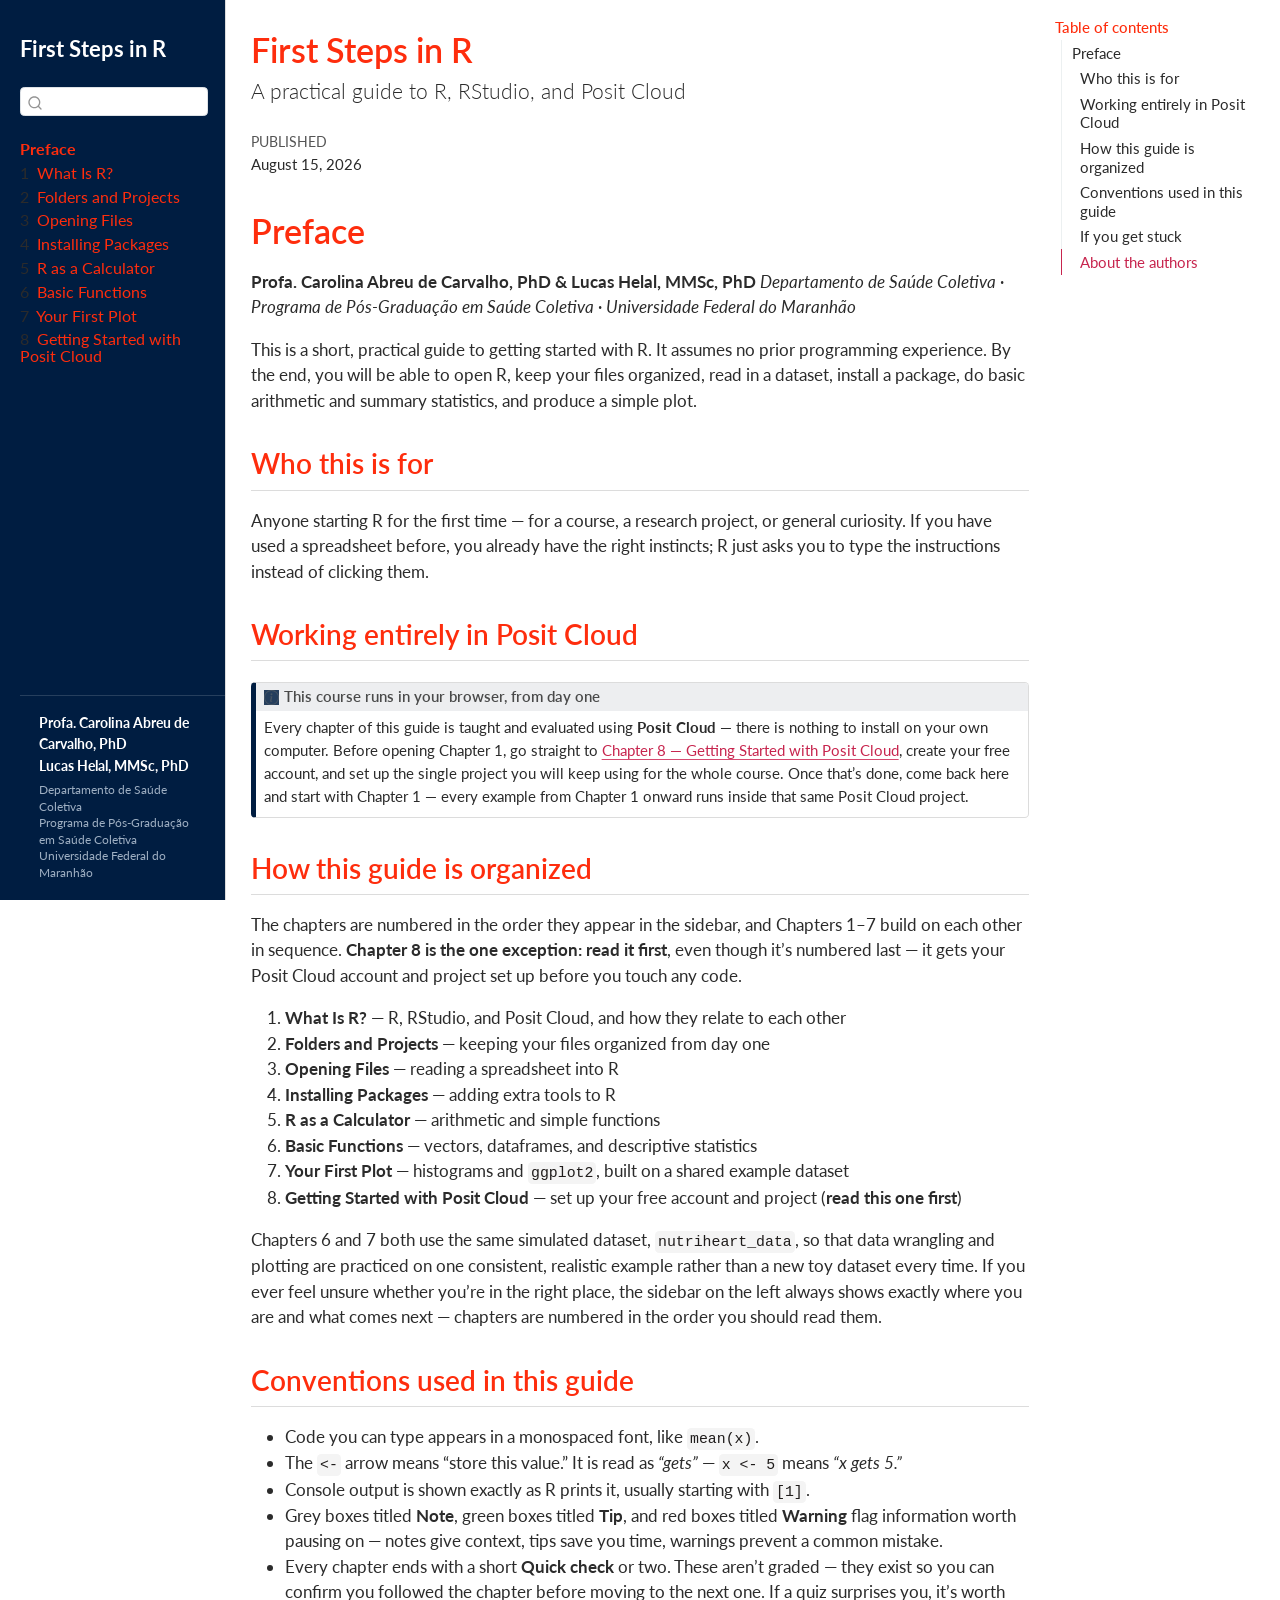
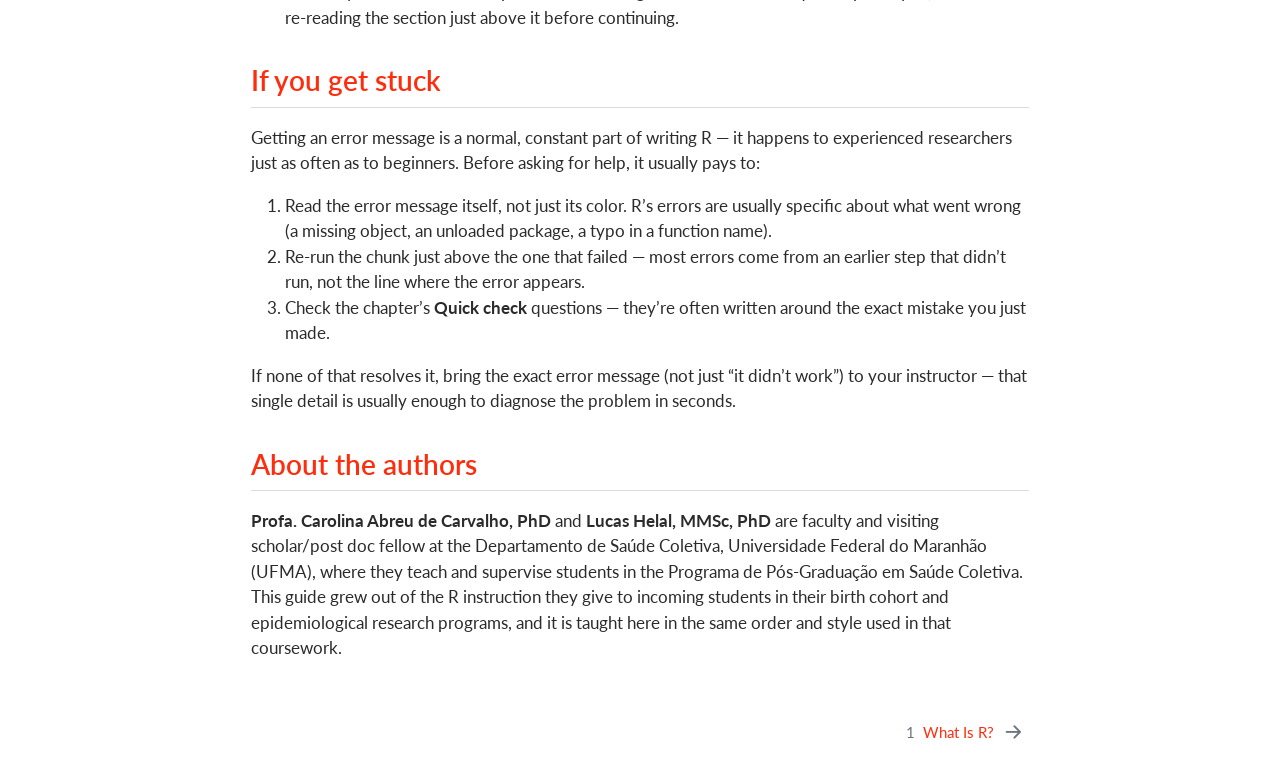
==== docs/index.html @ a8ea81ea "Initial commit: Oxford-themed R course" ====
<!DOCTYPE html>
<html xmlns="http://www.w3.org/1999/xhtml" lang="en" xml:lang="en"><head>

<meta charset="utf-8">
<meta name="generator" content="quarto-1.10.18">

<meta name="viewport" content="width=device-width, initial-scale=1.0, user-scalable=yes">

<meta name="dcterms.date" content="2026-08-15">

<title>First Steps in R</title>
<style>
/* Default styles provided by pandoc.
** See https://pandoc.org/MANUAL.html#variables-for-html for config info.
*/
span.smallcaps{font-variant: small-caps;}
div.columns{display: flex; gap: 1.5em;}
div.column{flex: auto;}
@media screen {
div.columns{gap: min(4vw, 1.5em);}
div.column{overflow-x: auto;}
}
div.hanging-indent{margin-left: 1.5em; text-indent: -1.5em;}
ul.task-list{list-style: none;}
ul.task-list li input[type="checkbox"] {
  width: 0.8em;
  margin: 0 0.8em 0.2em -1em; /* quarto-specific, see https://github.com/quarto-dev/quarto-cli/issues/4556 */ 
  vertical-align: middle;
}
</style>


<script src="site_libs/quarto-nav/quarto-nav.js"></script>
<script src="site_libs/quarto-nav/headroom.min.js"></script>
<script src="site_libs/clipboard/clipboard.min.js"></script>
<script src="site_libs/quarto-search/autocomplete.umd.js"></script>
<script src="site_libs/quarto-search/fuse.min.js"></script>
<script src="site_libs/quarto-search/quarto-search.js"></script>
<meta name="quarto:offset" content="./">
<link href="./01-what-is-r.html" rel="next">
<script src="site_libs/quarto-html/quarto.js" type="module"></script>
<script src="site_libs/quarto-html/tabsets/tabsets.js" type="module"></script>
<script src="site_libs/quarto-html/popper.min.js"></script>
<script src="site_libs/quarto-html/tippy.umd.min.js"></script>
<script src="site_libs/quarto-html/anchor.min.js"></script>
<link href="site_libs/quarto-html/tippy.css" rel="stylesheet">
<link href="site_libs/quarto-html/quarto-syntax-highlighting-3eb597036da341c70c29541d6edf80e9.css" rel="stylesheet" id="quarto-text-highlighting-styles">
<script src="site_libs/bootstrap/bootstrap.min.js"></script>
<link href="site_libs/bootstrap/bootstrap-icons.css" rel="stylesheet">
<link href="site_libs/bootstrap/bootstrap-fb699e119766c5307384d4a9fedd9ae5.min.css" rel="stylesheet" append-hash="true" id="quarto-bootstrap" data-mode="light">
<script id="quarto-search-options" type="application/json">{
  "location": "sidebar",
  "copy-button": false,
  "collapse-after": 3,
  "panel-placement": "start",
  "type": "textbox",
  "limit": 50,
  "keyboard-shortcut": [
    "f",
    "/",
    "s"
  ],
  "show-item-context": false,
  "language": {
    "search-no-results-text": "No results",
    "search-matching-documents-text": "matching documents",
    "search-copy-link-title": "Copy link to search",
    "search-hide-matches-text": "Hide additional matches",
    "search-more-match-text": "more match in this document",
    "search-more-matches-text": "more matches in this document",
    "search-clear-button-title": "Clear",
    "search-text-placeholder": "",
    "search-detached-cancel-button-title": "Cancel",
    "search-submit-button-title": "Submit",
    "search-label": "Search"
  }
}</script>


</head>

<body class="nav-sidebar docked quarto-light">

<div id="quarto-search-results"></div>
  <header id="quarto-header" class="headroom fixed-top">
  <nav class="quarto-secondary-nav">
    <div class="container-fluid d-flex">
      <button type="button" class="quarto-btn-toggle btn" data-bs-toggle="collapse" role="button" data-bs-target=".quarto-sidebar-collapse-item" aria-controls="quarto-sidebar" aria-expanded="false" aria-label="Toggle sidebar navigation" onclick="if (window.quartoToggleHeadroom) { window.quartoToggleHeadroom(); }">
        <i class="bi bi-layout-text-sidebar-reverse"></i>
      </button>
        <nav class="quarto-page-breadcrumbs" aria-label="breadcrumb"><ol class="breadcrumb"><li class="breadcrumb-item"><a href="./index.html">Preface</a></li></ol></nav>
        <a class="flex-grow-1" role="navigation" data-bs-toggle="collapse" data-bs-target=".quarto-sidebar-collapse-item" aria-controls="quarto-sidebar" aria-expanded="false" aria-label="Toggle sidebar navigation" onclick="if (window.quartoToggleHeadroom) { window.quartoToggleHeadroom(); }">      
        </a>
      <button type="button" class="btn quarto-search-button" aria-label="Search" onclick="window.quartoOpenSearch();">
        <i class="bi bi-search"></i>
      </button>
    </div>
  </nav>
</header>
<!-- content -->
<div id="quarto-content" class="quarto-container page-columns page-rows-contents page-layout-article">
<!-- sidebar -->
  <nav id="quarto-sidebar" class="sidebar collapse collapse-horizontal quarto-sidebar-collapse-item sidebar-navigation docked overflow-auto">
    <div class="pt-lg-2 mt-2 text-left sidebar-header">
    <div class="sidebar-title mb-0 py-0">
      <a href="./">First Steps in R</a> 
    </div>
      </div>
        <div class="mt-2 flex-shrink-0 align-items-center">
        <div class="sidebar-search">
        <div id="quarto-search" class="" title="Search"></div>
        </div>
        </div>
    <div class="sidebar-menu-container"> 
    <ul class="list-unstyled mt-1">
        <li class="sidebar-item">
  <div class="sidebar-item-container"> 
  <a href="./index.html" class="sidebar-item-text sidebar-link active">
 <span class="menu-text">Preface</span></a>
  </div>
</li>
        <li class="sidebar-item">
  <div class="sidebar-item-container"> 
  <a href="./01-what-is-r.html" class="sidebar-item-text sidebar-link">
 <span class="menu-text"><span class="chapter-number">1</span>&nbsp; <span class="chapter-title">What Is R?</span></span></a>
  </div>
</li>
        <li class="sidebar-item">
  <div class="sidebar-item-container"> 
  <a href="./02-folders.html" class="sidebar-item-text sidebar-link">
 <span class="menu-text"><span class="chapter-number">2</span>&nbsp; <span class="chapter-title">Folders and Projects</span></span></a>
  </div>
</li>
        <li class="sidebar-item">
  <div class="sidebar-item-container"> 
  <a href="./03-open-files.html" class="sidebar-item-text sidebar-link">
 <span class="menu-text"><span class="chapter-number">3</span>&nbsp; <span class="chapter-title">Opening Files</span></span></a>
  </div>
</li>
        <li class="sidebar-item">
  <div class="sidebar-item-container"> 
  <a href="./04-packages.html" class="sidebar-item-text sidebar-link">
 <span class="menu-text"><span class="chapter-number">4</span>&nbsp; <span class="chapter-title">Installing Packages</span></span></a>
  </div>
</li>
        <li class="sidebar-item">
  <div class="sidebar-item-container"> 
  <a href="./05-calculator.html" class="sidebar-item-text sidebar-link">
 <span class="menu-text"><span class="chapter-number">5</span>&nbsp; <span class="chapter-title">R as a Calculator</span></span></a>
  </div>
</li>
        <li class="sidebar-item">
  <div class="sidebar-item-container"> 
  <a href="./06-functions.html" class="sidebar-item-text sidebar-link">
 <span class="menu-text"><span class="chapter-number">6</span>&nbsp; <span class="chapter-title">Basic Functions</span></span></a>
  </div>
</li>
        <li class="sidebar-item">
  <div class="sidebar-item-container"> 
  <a href="./07-plot.html" class="sidebar-item-text sidebar-link">
 <span class="menu-text"><span class="chapter-number">7</span>&nbsp; <span class="chapter-title">Your First Plot</span></span></a>
  </div>
</li>
        <li class="sidebar-item">
  <div class="sidebar-item-container"> 
  <a href="./08-posit-cloud.html" class="sidebar-item-text sidebar-link">
 <span class="menu-text"><span class="chapter-number">8</span>&nbsp; <span class="chapter-title">Getting Started with Posit Cloud</span></span></a>
  </div>
</li>
    </ul>
    </div>
</nav>
<div id="quarto-sidebar-glass" class="quarto-sidebar-collapse-item" data-bs-toggle="collapse" data-bs-target=".quarto-sidebar-collapse-item"></div>
<!-- margin-sidebar -->
    <div id="quarto-margin-sidebar" class="sidebar margin-sidebar">
        <nav id="TOC" role="doc-toc" class="toc-active">
    <h2 id="toc-title">Table of contents</h2>
   
  <ul>
  <li><a href="#preface" id="toc-preface" class="nav-link active" data-scroll-target="#preface">Preface</a>
  <ul class="collapse">
  <li><a href="#who-this-is-for" id="toc-who-this-is-for" class="nav-link" data-scroll-target="#who-this-is-for">Who this is for</a></li>
  <li><a href="#working-entirely-in-posit-cloud" id="toc-working-entirely-in-posit-cloud" class="nav-link" data-scroll-target="#working-entirely-in-posit-cloud">Working entirely in Posit Cloud</a></li>
  <li><a href="#how-this-guide-is-organized" id="toc-how-this-guide-is-organized" class="nav-link" data-scroll-target="#how-this-guide-is-organized">How this guide is organized</a></li>
  <li><a href="#conventions-used-in-this-guide" id="toc-conventions-used-in-this-guide" class="nav-link" data-scroll-target="#conventions-used-in-this-guide">Conventions used in this guide</a></li>
  <li><a href="#if-you-get-stuck" id="toc-if-you-get-stuck" class="nav-link" data-scroll-target="#if-you-get-stuck">If you get stuck</a></li>
  <li><a href="#about-the-authors" id="toc-about-the-authors" class="nav-link" data-scroll-target="#about-the-authors">About the authors</a></li>
  </ul></li>
  </ul>
</nav>
    </div>
<!-- main -->
<main class="content" id="quarto-document-content">

<header id="title-block-header" class="quarto-title-block default">
<div class="quarto-title">
<h1 class="title">First Steps in R</h1>
<p class="subtitle lead">A practical guide to R, RStudio, and Posit Cloud</p>
</div>



<div class="quarto-title-meta">

    
    <div>
    <div class="quarto-title-meta-heading">Published</div>
    <div class="quarto-title-meta-contents">
      <p class="date">August 15, 2026</p>
    </div>
  </div>
  
    
  </div>
  


</header>


<section id="preface" class="level1 unnumbered">
<h1 class="unnumbered">Preface</h1>
<p><strong>Profa. Carolina Abreu de Carvalho, PhD &amp; Lucas Helal, MMSc, PhD</strong> <em>Departamento de Saúde Coletiva · Programa de Pós-Graduação em Saúde Coletiva · Universidade Federal do Maranhão</em></p>
<p>This is a short, practical guide to getting started with R. It assumes no prior programming experience. By the end, you will be able to open R, keep your files organized, read in a dataset, install a package, do basic arithmetic and summary statistics, and produce a simple plot.</p>
<section id="who-this-is-for" class="level2">
<h2 class="anchored" data-anchor-id="who-this-is-for">Who this is for</h2>
<p>Anyone starting R for the first time — for a course, a research project, or general curiosity. If you have used a spreadsheet before, you already have the right instincts; R just asks you to type the instructions instead of clicking them.</p>
</section>
<section id="working-entirely-in-posit-cloud" class="level2">
<h2 class="anchored" data-anchor-id="working-entirely-in-posit-cloud">Working entirely in Posit Cloud</h2>
<div class="callout callout-style-default callout-note callout-titled">
<div class="callout-header d-flex align-content-center">
<div class="callout-icon-container">
<i class="callout-icon"></i>
</div>
<div class="callout-title-container flex-fill">
<span class="screen-reader-only">Note</span>This course runs in your browser, from day one
</div>
</div>
<div class="callout-body-container callout-body">
<p>Every chapter of this guide is taught and evaluated using <strong>Posit Cloud</strong> — there is nothing to install on your own computer. Before opening Chapter 1, go straight to <strong><a href="./08-posit-cloud.html">Chapter 8 — Getting Started with Posit Cloud</a></strong>, create your free account, and set up the single project you will keep using for the whole course. Once that’s done, come back here and start with Chapter 1 — every example from Chapter 1 onward runs inside that same Posit Cloud project.</p>
</div>
</div>
</section>
<section id="how-this-guide-is-organized" class="level2">
<h2 class="anchored" data-anchor-id="how-this-guide-is-organized">How this guide is organized</h2>
<p>The chapters are numbered in the order they appear in the sidebar, and Chapters 1–7 build on each other in sequence. <strong>Chapter 8 is the one exception: read it first</strong>, even though it’s numbered last — it gets your Posit Cloud account and project set up before you touch any code.</p>
<ol type="1">
<li><strong>What Is R?</strong> — R, RStudio, and Posit Cloud, and how they relate to each other</li>
<li><strong>Folders and Projects</strong> — keeping your files organized from day one</li>
<li><strong>Opening Files</strong> — reading a spreadsheet into R</li>
<li><strong>Installing Packages</strong> — adding extra tools to R</li>
<li><strong>R as a Calculator</strong> — arithmetic and simple functions</li>
<li><strong>Basic Functions</strong> — vectors, dataframes, and descriptive statistics</li>
<li><strong>Your First Plot</strong> — histograms and <code>ggplot2</code>, built on a shared example dataset</li>
<li><strong>Getting Started with Posit Cloud</strong> — set up your free account and project (<strong>read this one first</strong>)</li>
</ol>
<p>Chapters 6 and 7 both use the same simulated dataset, <code>nutriheart_data</code>, so that data wrangling and plotting are practiced on one consistent, realistic example rather than a new toy dataset every time. If you ever feel unsure whether you’re in the right place, the sidebar on the left always shows exactly where you are and what comes next — chapters are numbered in the order you should read them.</p>
</section>
<section id="conventions-used-in-this-guide" class="level2">
<h2 class="anchored" data-anchor-id="conventions-used-in-this-guide">Conventions used in this guide</h2>
<ul>
<li>Code you can type appears in a monospaced font, like <code>mean(x)</code>.</li>
<li>The <code>&lt;-</code> arrow means “store this value.” It is read as <em>“gets”</em> — <code>x &lt;- 5</code> means <em>“x gets 5.”</em></li>
<li>Console output is shown exactly as R prints it, usually starting with <code>[1]</code>.</li>
<li>Grey boxes titled <strong>Note</strong>, green boxes titled <strong>Tip</strong>, and red boxes titled <strong>Warning</strong> flag information worth pausing on — notes give context, tips save you time, warnings prevent a common mistake.</li>
<li>Every chapter ends with a short <strong>Quick check</strong> or two. These aren’t graded — they exist so you can confirm you followed the chapter before moving to the next one. If a quiz surprises you, it’s worth re-reading the section just above it before continuing.</li>
</ul>
</section>
<section id="if-you-get-stuck" class="level2">
<h2 class="anchored" data-anchor-id="if-you-get-stuck">If you get stuck</h2>
<p>Getting an error message is a normal, constant part of writing R — it happens to experienced researchers just as often as to beginners. Before asking for help, it usually pays to:</p>
<ol type="1">
<li>Read the error message itself, not just its color. R’s errors are usually specific about what went wrong (a missing object, an unloaded package, a typo in a function name).</li>
<li>Re-run the chunk just above the one that failed — most errors come from an earlier step that didn’t run, not the line where the error appears.</li>
<li>Check the chapter’s <strong>Quick check</strong> questions — they’re often written around the exact mistake you just made.</li>
</ol>
<p>If none of that resolves it, bring the exact error message (not just “it didn’t work”) to your instructor — that single detail is usually enough to diagnose the problem in seconds.</p>
</section>
<section id="about-the-authors" class="level2">
<h2 class="anchored" data-anchor-id="about-the-authors">About the authors</h2>
<p><strong>Profa. Carolina Abreu de Carvalho, PhD</strong> and <strong>Lucas Helal, MMSc, PhD</strong> are faculty and visiting scholar/post doc fellow at the Departamento de Saúde Coletiva, Universidade Federal do Maranhão (UFMA), where they teach and supervise students in the Programa de Pós-Graduação em Saúde Coletiva. This guide grew out of the R instruction they give to incoming students in their birth cohort and epidemiological research programs, and it is taught here in the same order and style used in that coursework.</p>


</section>
</section>

</main> <!-- /main -->
<script>
document.addEventListener("DOMContentLoaded", function () {

  /* ---- collapsible folder tree ---- */
  document.querySelectorAll(".tree-box .node.folder").forEach(function (node) {
    node.addEventListener("click", function () {
      node.parentElement.classList.toggle("closed");
    });
  });

  /* ---- safe arithmetic calculator ---- */
  function safeEval(expr) {
    var allowed = /^[0-9+\-*/^().\s,a-z]*$/i;
    if (!allowed.test(expr)) throw new Error("bad characters");
    var cleaned = expr.replace(/(sqrt|abs|round|floor|ceiling|log|exp)/gi, function (m) {
      return "__" + m.toLowerCase() + "__";
    });
    if (/[a-z]/i.test(cleaned.replace(/__(sqrt|abs|round|floor|ceiling|log|exp)__/gi, ""))) {
      throw new Error("unknown symbol");
    }
    var js = cleaned
      .replace(/__sqrt__/g, "Math.sqrt")
      .replace(/__abs__/g, "Math.abs")
      .replace(/__floor__/g, "Math.floor")
      .replace(/__ceiling__/g, "Math.ceil")
      .replace(/__log__/g, "Math.log")
      .replace(/__exp__/g, "Math.exp")
      .replace(/__round__\(([^,]+),\s*([^)]+)\)/g, "roundTo($1,$2)")
      .replace(/__round__\(([^)]+)\)/g, "Math.round($1)")
      .replace(/\^/g, "**");
    var roundTo = function (x, n) { return Math.round(x * Math.pow(10, n)) / Math.pow(10, n); };
    var fn = new Function("roundTo", "return (" + js + ");");
    var result = fn(roundTo);
    if (typeof result !== "number" || !isFinite(result)) throw new Error("not a number");
    return Math.round(result * 1e6) / 1e6;
  }

  var calcInput = document.getElementById("calcInput");
  var calcOut = document.getElementById("calcOut");
  var calcRun = document.getElementById("calcRun");
  if (calcInput) {
    function runCalc() {
      var expr = calcInput.value.trim();
      if (!expr) return;
      var l1 = document.createElement("div");
      l1.innerHTML = '<span class="prompt">&gt;</span> ' + expr.replace(/</g, "&lt;");
      var l2 = document.createElement("div");
      try {
        var r = safeEval(expr);
        l2.innerHTML = '<span class="ans">[1] ' + r + "</span>";
      } catch (e) {
        l2.innerHTML = '<span class="err">Error: could not evaluate that expression</span>';
      }
      calcOut.innerHTML = "";
      calcOut.appendChild(l1);
      calcOut.appendChild(l2);
    }
    calcRun.addEventListener("click", runCalc);
    calcInput.addEventListener("keydown", function (e) { if (e.key === "Enter") runCalc(); });
    document.querySelectorAll(".calc-box .example").forEach(function (ex) {
      ex.addEventListener("click", function () {
        calcInput.value = ex.getAttribute("data-expr");
        runCalc();
      });
    });
  }

  /* ---- function finder ---- */
  var matcherData = {
    avg:   { label: "mean()",    code: "mean(ages)\n[1] 32.71" },
    rows:  { label: "head()",    code: "head(my_data)\n# shows the first 6 rows" },
    count: { label: "length()",  code: "length(ages)\n[1] 7" },
    shape: { label: "str()",     code: "str(ages)\n num [1:7] 21 34 19 45 30 28 52" },
    range: { label: "min() / max()", code: "min(ages); max(ages)\n[1] 19\n[1] 52" }
  };
  var matcherSelect = document.getElementById("matcherSelect");
  if (matcherSelect) {
    var out = document.getElementById("matcherOut");
    matcherSelect.addEventListener("change", function () {
      var v = matcherSelect.value;
      if (!v) { out.classList.remove("show"); return; }
      out.textContent = matcherData[v].label + "\n\n" + matcherData[v].code;
      out.classList.add("show");
    });
  }

  /* ---- quizzes ---- */
  document.querySelectorAll(".quiz-box").forEach(function (quiz) {
    var opts = quiz.querySelectorAll(".opt");
    var fb = quiz.querySelector(".fb");
    opts.forEach(function (opt) {
      opt.addEventListener("click", function () {
        opts.forEach(function (o) { o.classList.remove("correct", "wrong"); });
        var correct = opt.getAttribute("data-correct") === "true";
        opt.classList.add(correct ? "correct" : "wrong");
        if (!correct) {
          opts.forEach(function (o) { if (o.getAttribute("data-correct") === "true") o.classList.add("correct"); });
        }
        fb.textContent = correct ? "Correct." : "Not quite — the right answer is highlighted above.";
        fb.classList.add("show");
      });
    });
  });

  /* ---- histogram bin demo ---- */
  var svg = document.getElementById("histSvg");
  if (svg) {
    function makeBins(n) {
      var arr = [];
      for (var i = 0; i < n; i++) {
        var x = (i / (n - 1)) * 2 - 1;
        var h = Math.max(6, Math.round(100 * Math.exp(-x * x * 2) + 10 * Math.sin(i * 1.7)));
        arr.push(h);
      }
      return arr;
    }
    function drawHist(n) {
      var heights = makeBins(n);
      var W = 560, H = 240, padB = 28, padT = 8, padX = 16, gap = 5;
      var max = Math.max.apply(null, heights);
      var barW = (W - padX * 2 - gap * (n - 1)) / n;
      var bars = "";
      heights.forEach(function (h, i) {
        var barH = (h / max) * (H - padT - padB);
        var x = padX + i * (barW + gap);
        var y = H - padB - barH;
        bars += '<rect x="' + x + '" y="' + y + '" width="' + barW + '" height="' + barH +
          '" fill="#001D41"></rect>';
      });
      svg.innerHTML = '<line x1="' + padX + '" y1="' + (H - padB) + '" x2="' + (W - padX) + '" y2="' + (H - padB) +
        '" stroke="#ccc" stroke-width="1"/>' + bars;
    }
    drawHist(8);
    document.querySelectorAll(".plot-box .bins button").forEach(function (btn) {
      btn.addEventListener("click", function () {
        document.querySelectorAll(".plot-box .bins button").forEach(function (b) { b.classList.remove("active"); });
        btn.classList.add("active");
        drawHist(parseInt(btn.getAttribute("data-bins"), 10));
      });
    });
  }

  /* ---- sidebar authorship footer ---- */
  (function () {
    var sidebar = document.getElementById("quarto-sidebar");
    if (!sidebar) return;
    var footer = document.createElement("div");
    footer.className = "sidebar-authors";
    footer.innerHTML =
      '<div class="sidebar-authors-names">' +
        '<span>Profa. Carolina Abreu de Carvalho, PhD</span>' +
        '<span>Lucas Helal, MMSc, PhD</span>' +
      '</div>' +
      '<div class="sidebar-authors-affil">' +
        'Departamento de Sa\u00fade Coletiva<br>' +
        'Programa de P\u00f3s-Gradua\u00e7\u00e3o em Sa\u00fade Coletiva<br>' +
        'Universidade Federal do Maranh\u00e3o' +
      '</div>';
    sidebar.appendChild(footer);
  })();

});
</script>
<script id="quarto-html-after-body" type="application/javascript">
  window.document.addEventListener("DOMContentLoaded", function (event) {
    const icon = "";
    const anchorJS = new window.AnchorJS();
    anchorJS.options = {
      placement: 'right',
      icon: icon
    };
    anchorJS.add('.anchored');
    const isCodeAnnotation = (el) => {
      for (const clz of el.classList) {
        if (clz.startsWith('code-annotation-')) {                     
          return true;
        }
      }
      return false;
    }
    const onCopySuccess = function(e) {
      // button target
      const button = e.trigger;
      // don't keep focus
      button.blur();
      // flash "checked"
      button.classList.add('code-copy-button-checked');
      var currentTitle = button.getAttribute("title");
      button.setAttribute("title", "Copied!");
      let tooltip;
      if (window.bootstrap) {
        button.setAttribute("data-bs-toggle", "tooltip");
        button.setAttribute("data-bs-placement", "left");
        button.setAttribute("data-bs-title", "Copied!");
        tooltip = new bootstrap.Tooltip(button, 
          { trigger: "manual", 
            customClass: "code-copy-button-tooltip",
            offset: [0, -8]});
        tooltip.show();    
      }
      setTimeout(function() {
        if (tooltip) {
          tooltip.hide();
          button.removeAttribute("data-bs-title");
          button.removeAttribute("data-bs-toggle");
          button.removeAttribute("data-bs-placement");
        }
        button.setAttribute("title", currentTitle);
        button.classList.remove('code-copy-button-checked');
      }, 1000);
      // clear code selection
      e.clearSelection();
    }
    const getTextToCopy = function(trigger) {
      const outerScaffold = trigger.parentElement.cloneNode(true);
      const codeEl = outerScaffold.querySelector('code');
      for (const childEl of codeEl.children) {
        if (isCodeAnnotation(childEl)) {
          childEl.remove();
        }
      }
      return codeEl.innerText;
    }
    const clipboard = new window.ClipboardJS('.code-copy-button:not([data-in-quarto-modal])', {
      text: getTextToCopy
    });
    clipboard.on('success', onCopySuccess);
    if (window.document.getElementById('quarto-embedded-source-code-modal')) {
      const clipboardModal = new window.ClipboardJS('.code-copy-button[data-in-quarto-modal]', {
        text: getTextToCopy,
        container: window.document.getElementById('quarto-embedded-source-code-modal')
      });
      clipboardModal.on('success', onCopySuccess);
    }
      var localhostRegex = new RegExp(/^(?:http|https):\/\/localhost\:?[0-9]*\//);
      var mailtoRegex = new RegExp(/^mailto:/);
        var filterRegex = new RegExp('/' + window.location.host + '/');
      var isInternal = (href) => {
          return filterRegex.test(href) || localhostRegex.test(href) || mailtoRegex.test(href);
      }
      // Inspect non-navigation links and adorn them if external
     var links = window.document.querySelectorAll('a[href]:not(.nav-link):not(.navbar-brand):not(.toc-action):not(.sidebar-link):not(.sidebar-item-toggle):not(.pagination-link):not(.no-external):not([aria-hidden]):not(.dropdown-item):not(.quarto-navigation-tool):not(.about-link)');
      for (var i=0; i<links.length; i++) {
        const link = links[i];
        if (!isInternal(link.href)) {
          // undo the damage that might have been done by quarto-nav.js in the case of
          // links that we want to consider external
          if (link.dataset.originalHref !== undefined) {
            link.href = link.dataset.originalHref;
          }
        }
      }
    function tippyHover(el, contentFn, onTriggerFn, onUntriggerFn) {
      const config = {
        allowHTML: true,
        maxWidth: 500,
        delay: 100,
        arrow: false,
        appendTo: function(el) {
            return el.parentElement;
        },
        interactive: true,
        interactiveBorder: 10,
        theme: 'quarto',
        placement: 'bottom-start',
      };
      if (contentFn) {
        config.content = contentFn;
      }
      if (onTriggerFn) {
        config.onTrigger = onTriggerFn;
      }
      if (onUntriggerFn) {
        config.onUntrigger = onUntriggerFn;
      }
      window.tippy(el, config); 
    }
    const noterefs = window.document.querySelectorAll('a[role="doc-noteref"]');
    for (var i=0; i<noterefs.length; i++) {
      const ref = noterefs[i];
      tippyHover(ref, function() {
        // use id or data attribute instead here
        let href = ref.getAttribute('data-footnote-href') || ref.getAttribute('href');
        try { href = new URL(href).hash; } catch {}
        const id = href.replace(/^#\/?/, "");
        const note = window.document.getElementById(id);
        if (note) {
          return note.innerHTML;
        } else {
          return "";
        }
      });
    }
    const xrefs = window.document.querySelectorAll('a.quarto-xref');
    const processXRef = (id, note) => {
      // Strip column container classes
      const stripColumnClz = (el) => {
        el.classList.remove("page-full", "page-columns");
        if (el.children) {
          for (const child of el.children) {
            stripColumnClz(child);
          }
        }
      }
      stripColumnClz(note)
      if (id === null || id.startsWith('sec-')) {
        // Special case sections, only their first couple elements
        const container = document.createElement("div");
        if (note.children && note.children.length > 2) {
          container.appendChild(note.children[0].cloneNode(true));
          for (let i = 1; i < note.children.length; i++) {
            const child = note.children[i];
            if (child.tagName === "P" && child.innerText === "") {
              continue;
            } else {
              container.appendChild(child.cloneNode(true));
              break;
            }
          }
          if (window.Quarto?.typesetMath) {
            window.Quarto.typesetMath(container);
          }
          return container.innerHTML
        } else {
          if (window.Quarto?.typesetMath) {
            window.Quarto.typesetMath(note);
          }
          return note.innerHTML;
        }
      } else {
        // Remove any anchor links if they are present
        const anchorLink = note.querySelector('a.anchorjs-link');
        if (anchorLink) {
          anchorLink.remove();
        }
        if (window.Quarto?.typesetMath) {
          window.Quarto.typesetMath(note);
        }
        if (note.classList.contains("callout")) {
          return note.outerHTML;
        } else {
          return note.innerHTML;
        }
      }
    }
    for (var i=0; i<xrefs.length; i++) {
      const xref = xrefs[i];
      tippyHover(xref, undefined, function(instance) {
        instance.disable();
        let url = xref.getAttribute('href');
        let hash = undefined; 
        if (url.startsWith('#')) {
          hash = url;
        } else {
          try { hash = new URL(url).hash; } catch {}
        }
        if (hash) {
          const id = hash.replace(/^#\/?/, "");
          const note = window.document.getElementById(id);
          if (note !== null) {
            try {
              const html = processXRef(id, note.cloneNode(true));
              instance.setContent(html);
            } finally {
              instance.enable();
              instance.show();
            }
          } else {
            // See if we can fetch this
            fetch(url.split('#')[0])
            .then(res => res.text())
            .then(html => {
              const parser = new DOMParser();
              const htmlDoc = parser.parseFromString(html, "text/html");
              const note = htmlDoc.getElementById(id);
              if (note !== null) {
                const html = processXRef(id, note);
                instance.setContent(html);
              } 
            }).finally(() => {
              instance.enable();
              instance.show();
            });
          }
        } else {
          // See if we can fetch a full url (with no hash to target)
          // This is a special case and we should probably do some content thinning / targeting
          fetch(url)
          .then(res => res.text())
          .then(html => {
            const parser = new DOMParser();
            const htmlDoc = parser.parseFromString(html, "text/html");
            const note = htmlDoc.querySelector('main.content');
            if (note !== null) {
              // This should only happen for chapter cross references
              // (since there is no id in the URL)
              // remove the first header
              if (note.children.length > 0 && note.children[0].tagName === "HEADER") {
                note.children[0].remove();
              }
              const html = processXRef(null, note);
              instance.setContent(html);
            } 
          }).finally(() => {
            instance.enable();
            instance.show();
          });
        }
      }, function(instance) {
      });
    }
        let selectedAnnoteEl;
        const selectorForAnnotation = ( cell, annotation) => {
          let cellAttr = 'data-code-cell="' + cell + '"';
          let lineAttr = 'data-code-annotation="' +  annotation + '"';
          const selector = 'span[' + cellAttr + '][' + lineAttr + ']';
          return selector;
        }
        const selectCodeLines = (annoteEl) => {
          const doc = window.document;
          const targetCell = annoteEl.getAttribute("data-target-cell");
          const targetAnnotation = annoteEl.getAttribute("data-target-annotation");
          const annoteSpan = window.document.querySelector(selectorForAnnotation(targetCell, targetAnnotation));
          const lines = annoteSpan.getAttribute("data-code-lines").split(",");
          const lineIds = lines.map((line) => {
            return targetCell + "-" + line;
          })
          let top = null;
          let height = null;
          let parent = null;
          if (lineIds.length > 0) {
              //compute the position of the single el (top and bottom and make a div)
              const el = window.document.getElementById(lineIds[0]);
              top = el.offsetTop;
              height = el.offsetHeight;
              parent = el.parentElement.parentElement;
            if (lineIds.length > 1) {
              const lastEl = window.document.getElementById(lineIds[lineIds.length - 1]);
              const bottom = lastEl.offsetTop + lastEl.offsetHeight;
              height = bottom - top;
            }
            if (top !== null && height !== null && parent !== null) {
              // cook up a div (if necessary) and position it 
              let div = window.document.getElementById("code-annotation-line-highlight");
              if (div === null) {
                div = window.document.createElement("div");
                div.setAttribute("id", "code-annotation-line-highlight");
                div.style.position = 'absolute';
                parent.appendChild(div);
              }
              div.style.top = top - 2 + "px";
              div.style.height = height + 4 + "px";
              div.style.left = 0;
              let gutterDiv = window.document.getElementById("code-annotation-line-highlight-gutter");
              if (gutterDiv === null) {
                gutterDiv = window.document.createElement("div");
                gutterDiv.setAttribute("id", "code-annotation-line-highlight-gutter");
                gutterDiv.style.position = 'absolute';
                const codeCell = window.document.getElementById(targetCell);
                const gutter = codeCell.querySelector('.code-annotation-gutter');
                gutter.appendChild(gutterDiv);
              }
              gutterDiv.style.top = top - 2 + "px";
              gutterDiv.style.height = height + 4 + "px";
            }
            selectedAnnoteEl = annoteEl;
          }
        };
        const unselectCodeLines = () => {
          const elementsIds = ["code-annotation-line-highlight", "code-annotation-line-highlight-gutter"];
          elementsIds.forEach((elId) => {
            const div = window.document.getElementById(elId);
            if (div) {
              div.remove();
            }
          });
          selectedAnnoteEl = undefined;
        };
          // Handle positioning of the toggle
      window.addEventListener(
        "resize",
        throttle(() => {
          elRect = undefined;
          if (selectedAnnoteEl) {
            selectCodeLines(selectedAnnoteEl);
          }
        }, 10)
      );
      function throttle(fn, ms) {
      let throttle = false;
      let timer;
        return (...args) => {
          if(!throttle) { // first call gets through
              fn.apply(this, args);
              throttle = true;
          } else { // all the others get throttled
              if(timer) clearTimeout(timer); // cancel #2
              timer = setTimeout(() => {
                fn.apply(this, args);
                timer = throttle = false;
              }, ms);
          }
        };
      }
        // Attach click handler to the DT
        const annoteDls = window.document.querySelectorAll('dt[data-target-cell]');
        for (const annoteDlNode of annoteDls) {
          annoteDlNode.addEventListener('click', (event) => {
            const clickedEl = event.target;
            if (clickedEl !== selectedAnnoteEl) {
              unselectCodeLines();
              const activeEl = window.document.querySelector('dt[data-target-cell].code-annotation-active');
              if (activeEl) {
                activeEl.classList.remove('code-annotation-active');
              }
              selectCodeLines(clickedEl);
              clickedEl.classList.add('code-annotation-active');
            } else {
              // Unselect the line
              unselectCodeLines();
              clickedEl.classList.remove('code-annotation-active');
            }
          });
        }
    const findCites = (el) => {
      const parentEl = el.parentElement;
      if (parentEl) {
        const cites = parentEl.dataset.cites;
        if (cites) {
          return {
            el,
            cites: cites.split(' ')
          };
        } else {
          return findCites(el.parentElement)
        }
      } else {
        return undefined;
      }
    };
    var bibliorefs = window.document.querySelectorAll('a[role="doc-biblioref"]');
    for (var i=0; i<bibliorefs.length; i++) {
      const ref = bibliorefs[i];
      const citeInfo = findCites(ref);
      if (citeInfo) {
        tippyHover(citeInfo.el, function() {
          var popup = window.document.createElement('div');
          citeInfo.cites.forEach(function(cite) {
            var citeDiv = window.document.createElement('div');
            citeDiv.classList.add('hanging-indent');
            citeDiv.classList.add('csl-entry');
            var biblioDiv = window.document.getElementById('ref-' + cite);
            if (biblioDiv) {
              citeDiv.innerHTML = biblioDiv.innerHTML;
            }
            popup.appendChild(citeDiv);
          });
          return popup.innerHTML;
        });
      }
    }
  });
  </script>
<nav class="page-navigation">
  <div class="nav-page nav-page-previous">
  </div>
  <div class="nav-page nav-page-next">
      <a href="./01-what-is-r.html" class="pagination-link" aria-label="What Is R?">
        <span class="nav-page-text"><span class="chapter-number">1</span>&nbsp; <span class="chapter-title">What Is R?</span></span> <i class="bi bi-arrow-right-short"></i>
      </a>
  </div>
</nav>
</div> <!-- /content -->




</body></html>
---- docs/site_libs/quarto-html/tippy.css ----
.tippy-box[data-animation=fade][data-state=hidden]{opacity:0}[data-tippy-root]{max-width:calc(100vw - 10px)}.tippy-box{position:relative;background-color:#333;color:#fff;border-radius:4px;font-size:14px;line-height:1.4;white-space:normal;outline:0;transition-property:transform,visibility,opacity}.tippy-box[data-placement^=top]>.tippy-arrow{bottom:0}.tippy-box[data-placement^=top]>.tippy-arrow:before{bottom:-7px;left:0;border-width:8px 8px 0;border-top-color:initial;transform-origin:center top}.tippy-box[data-placement^=bottom]>.tippy-arrow{top:0}.tippy-box[data-placement^=bottom]>.tippy-arrow:before{top:-7px;left:0;border-width:0 8px 8px;border-bottom-color:initial;transform-origin:center bottom}.tippy-box[data-placement^=left]>.tippy-arrow{right:0}.tippy-box[data-placement^=left]>.tippy-arrow:before{border-width:8px 0 8px 8px;border-left-color:initial;right:-7px;transform-origin:center left}.tippy-box[data-placement^=right]>.tippy-arrow{left:0}.tippy-box[data-placement^=right]>.tippy-arrow:before{left:-7px;border-width:8px 8px 8px 0;border-right-color:initial;transform-origin:center right}.tippy-box[data-inertia][data-state=visible]{transition-timing-function:cubic-bezier(.54,1.5,.38,1.11)}.tippy-arrow{width:16px;height:16px;color:#333}.tippy-arrow:before{content:"";position:absolute;border-color:transparent;border-style:solid}.tippy-content{position:relative;padding:5px 9px;z-index:1}
---- docs/site_libs/quarto-html/quarto-syntax-highlighting-3eb597036da341c70c29541d6edf80e9.css ----
/* quarto syntax highlight colors */
:root {
  --quarto-hl-al-color: #bf0303;
  --quarto-hl-an-color: #ca60ca;
  --quarto-hl-at-color: #0057ae;
  --quarto-hl-bn-color: #b08000;
  --quarto-hl-bu-color: #644a9b;
  --quarto-hl-ch-color: #924c9d;
  --quarto-hl-co-color: #898887;
  --quarto-hl-cv-color: #0095ff;
  --quarto-hl-cn-color: #aa5500;
  --quarto-hl-cf-color: #1f1c1b;
  --quarto-hl-dt-color: #0057ae;
  --quarto-hl-dv-color: #b08000;
  --quarto-hl-do-color: #607880;
  --quarto-hl-er-color: #bf0303;
  --quarto-hl-ex-color: #0095ff;
  --quarto-hl-fl-color: #b08000;
  --quarto-hl-fu-color: #644a9b;
  --quarto-hl-im-color: #ff5500;
  --quarto-hl-in-color: #b08000;
  --quarto-hl-kw-color: #1f1c1b;
  --quarto-hl-op-color: #1f1c1b;
  --quarto-hl-ot-color: #006e28;
  --quarto-hl-pp-color: #006e28;
  --quarto-hl-re-color: #0057ae;
  --quarto-hl-sc-color: #3daee9;
  --quarto-hl-ss-color: #ff5500;
  --quarto-hl-st-color: #bf0303;
  --quarto-hl-va-color: #0057ae;
  --quarto-hl-vs-color: #bf0303;
  --quarto-hl-wa-color: #bf0303;
}

/* other quarto variables */
:root {
  --quarto-font-monospace: "Source Code Pro", Consolas, monospace;
}

/* syntax highlight based on Pandoc's rules */
pre > code.sourceCode > span {
  color: #1f1c1b;
  font-style: inherit;
}

code.sourceCode > span {
  color: #1f1c1b;
  font-style: inherit;
}

div.sourceCode,
div.sourceCode pre.sourceCode {
  color: #1f1c1b;
  font-style: inherit;
}

/* Normal */
code span {
  color: #1f1c1b;
  font-style: inherit;
}

/* Alert */
code span.al {
  color: #bf0303;
  background-color: #f7e6e6;
  font-weight: bold;
  font-style: inherit;
}

/* Annotation */
code span.an {
  color: #ca60ca;
  font-style: inherit;
}

/* Attribute */
code span.at {
  color: #0057ae;
  font-style: inherit;
}

/* BaseN */
code span.bn {
  color: #b08000;
  font-style: inherit;
}

/* BuiltIn */
code span.bu {
  color: #644a9b;
  font-weight: bold;
  font-style: inherit;
}

/* ControlFlow */
code span.cf {
  color: #1f1c1b;
  font-weight: bold;
  font-style: inherit;
}

/* Char */
code span.ch {
  color: #924c9d;
  font-style: inherit;
}

/* Constant */
code span.cn {
  color: #aa5500;
  font-style: inherit;
}

/* Comment */
code span.co {
  color: #898887;
  font-style: inherit;
}

/* CommentVar */
code span.cv {
  color: #0095ff;
  font-style: inherit;
}

/* Documentation */
code span.do {
  color: #607880;
  font-style: inherit;
}

/* DataType */
code span.dt {
  color: #0057ae;
  font-style: inherit;
}

/* DecVal */
code span.dv {
  color: #b08000;
  font-style: inherit;
}

/* Error */
code span.er {
  color: #bf0303;
  font-style: inherit;
  text-decoration: underline;
}

/* Extension */
code span.ex {
  color: #0095ff;
  font-weight: bold;
  font-style: inherit;
}

/* Float */
code span.fl {
  color: #b08000;
  font-style: inherit;
}

/* Function */
code span.fu {
  color: #644a9b;
  font-style: inherit;
}

/* Import */
code span.im {
  color: #ff5500;
  font-style: inherit;
}

/* Information */
code span.in {
  color: #b08000;
  font-style: inherit;
}

/* Keyword */
code span.kw {
  color: #1f1c1b;
  font-weight: bold;
  font-style: inherit;
}

/* Operator */
code span.op {
  color: #1f1c1b;
  font-style: inherit;
}

/* Other */
code span.ot {
  color: #006e28;
  font-style: inherit;
}

/* Preprocessor */
code span.pp {
  color: #006e28;
  font-style: inherit;
}

/* RegionMarker */
code span.re {
  color: #0057ae;
  background-color: #e0e9f8;
  font-style: inherit;
}

/* SpecialChar */
code span.sc {
  color: #3daee9;
  font-style: inherit;
}

/* SpecialString */
code span.ss {
  color: #ff5500;
  font-style: inherit;
}

/* String */
code span.st {
  color: #bf0303;
  font-style: inherit;
}

/* Variable */
code span.va {
  color: #0057ae;
  font-style: inherit;
}

/* VerbatimString */
code span.vs {
  color: #bf0303;
  font-style: inherit;
}

/* Warning */
code span.wa {
  color: #bf0303;
  font-style: inherit;
}

.prevent-inlining {
  content: "</";
}

/*# sourceMappingURL=a184e48a6795fc5604a8b59177812d9e.css.map */
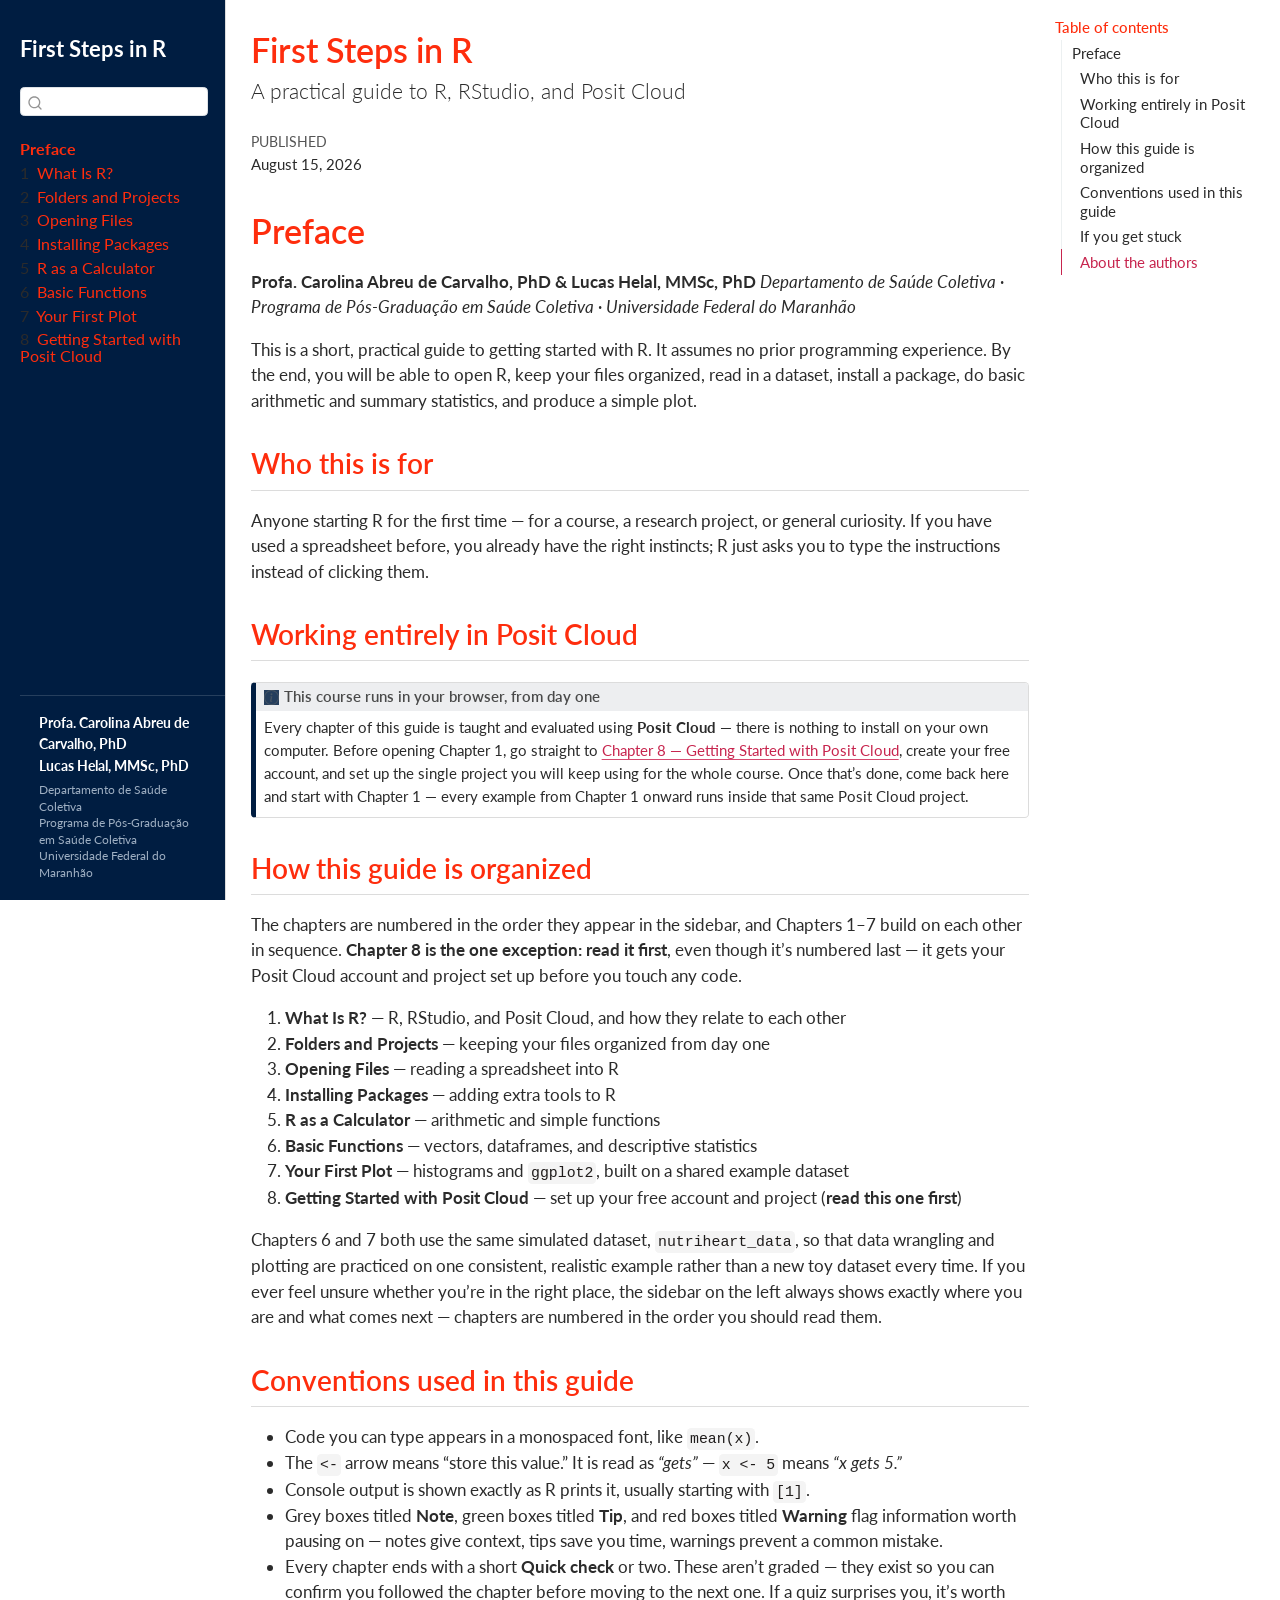
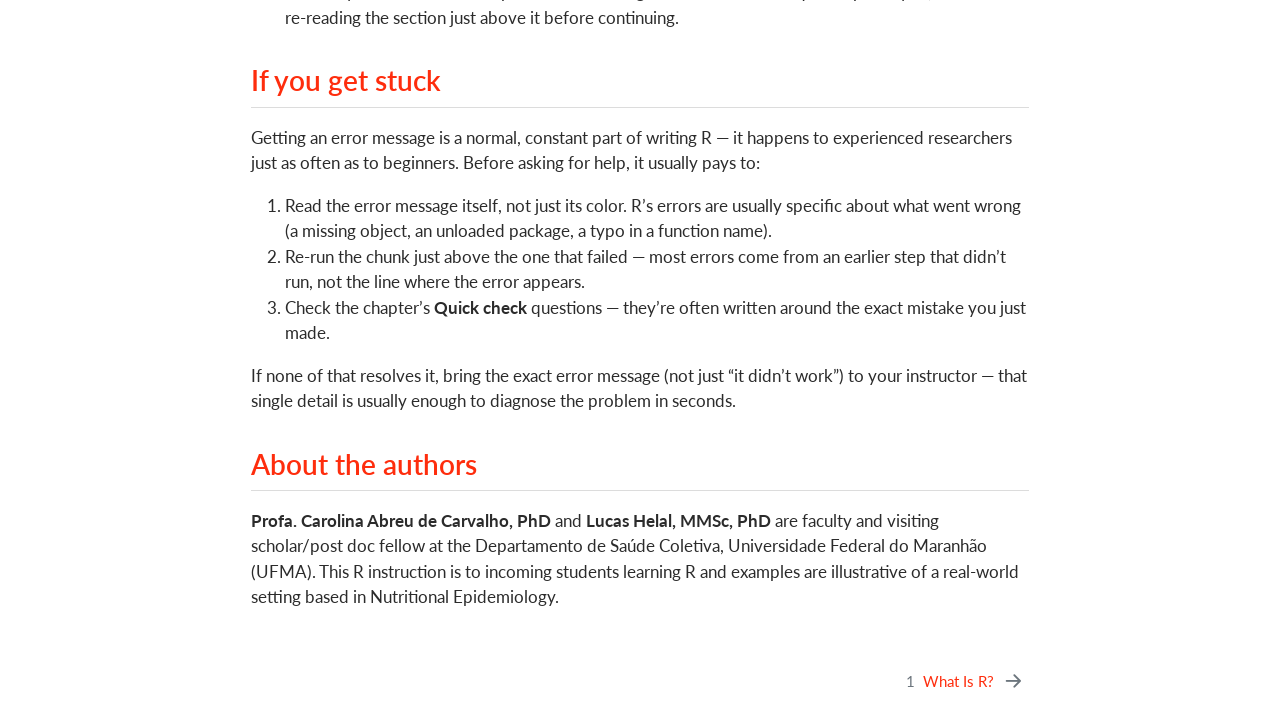
==== commit 961f8a3e: "ammendment book 1" ====
--- a/docs/index.html
+++ b/docs/index.html
@@ -279,7 +279,7 @@
 </section>
 <section id="about-the-authors" class="level2">
 <h2 class="anchored" data-anchor-id="about-the-authors">About the authors</h2>
-<p><strong>Profa. Carolina Abreu de Carvalho, PhD</strong> and <strong>Lucas Helal, MMSc, PhD</strong> are faculty and visiting scholar/post doc fellow at the Departamento de Saúde Coletiva, Universidade Federal do Maranhão (UFMA), where they teach and supervise students in the Programa de Pós-Graduação em Saúde Coletiva. This guide grew out of the R instruction they give to incoming students in their birth cohort and epidemiological research programs, and it is taught here in the same order and style used in that coursework.</p>
+<p><strong>Profa. Carolina Abreu de Carvalho, PhD</strong> and <strong>Lucas Helal, MMSc, PhD</strong> are faculty and visiting scholar/post doc fellow at the Departamento de Saúde Coletiva, Universidade Federal do Maranhão (UFMA). This R instruction is to incoming students learning R and examples are illustrative of a real-world setting based in Nutritional Epidemiology.</p>
 
 
 </section>
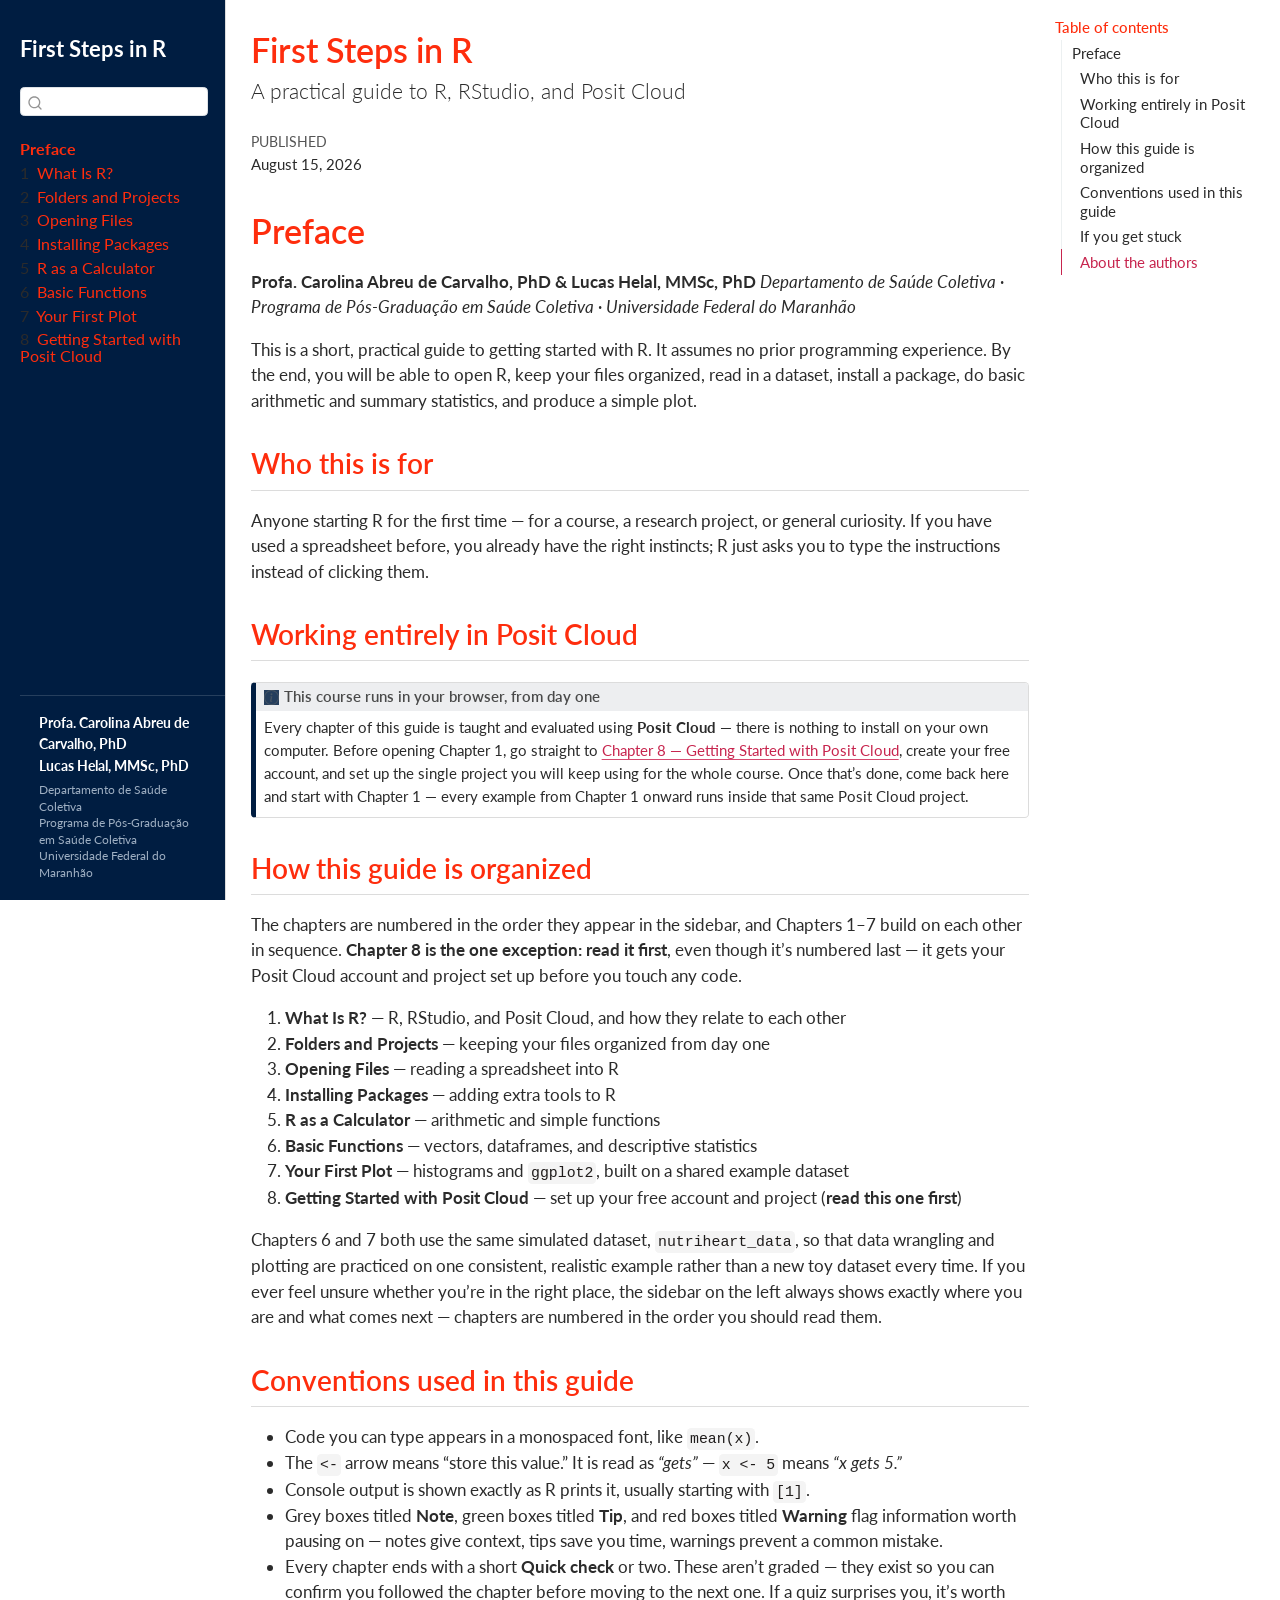
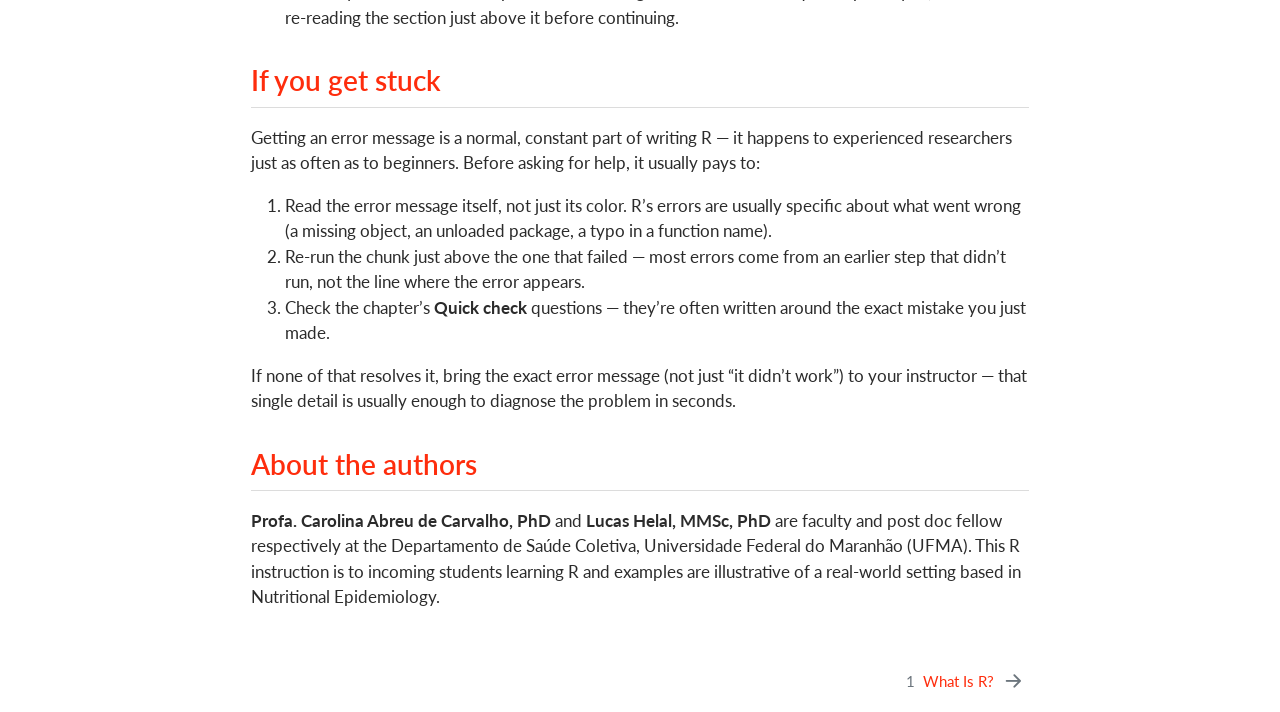
==== commit d0cdf9d0: "ammendment book 3" ====
--- a/docs/index.html
+++ b/docs/index.html
@@ -279,7 +279,7 @@
 </section>
 <section id="about-the-authors" class="level2">
 <h2 class="anchored" data-anchor-id="about-the-authors">About the authors</h2>
-<p><strong>Profa. Carolina Abreu de Carvalho, PhD</strong> and <strong>Lucas Helal, MMSc, PhD</strong> are faculty and visiting scholar/post doc fellow at the Departamento de Saúde Coletiva, Universidade Federal do Maranhão (UFMA). This R instruction is to incoming students learning R and examples are illustrative of a real-world setting based in Nutritional Epidemiology.</p>
+<p><strong>Profa. Carolina Abreu de Carvalho, PhD</strong> and <strong>Lucas Helal, MMSc, PhD</strong> are faculty and post doc fellow respectively at the Departamento de Saúde Coletiva, Universidade Federal do Maranhão (UFMA). This R instruction is to incoming students learning R and examples are illustrative of a real-world setting based in Nutritional Epidemiology.</p>
 
 
 </section>
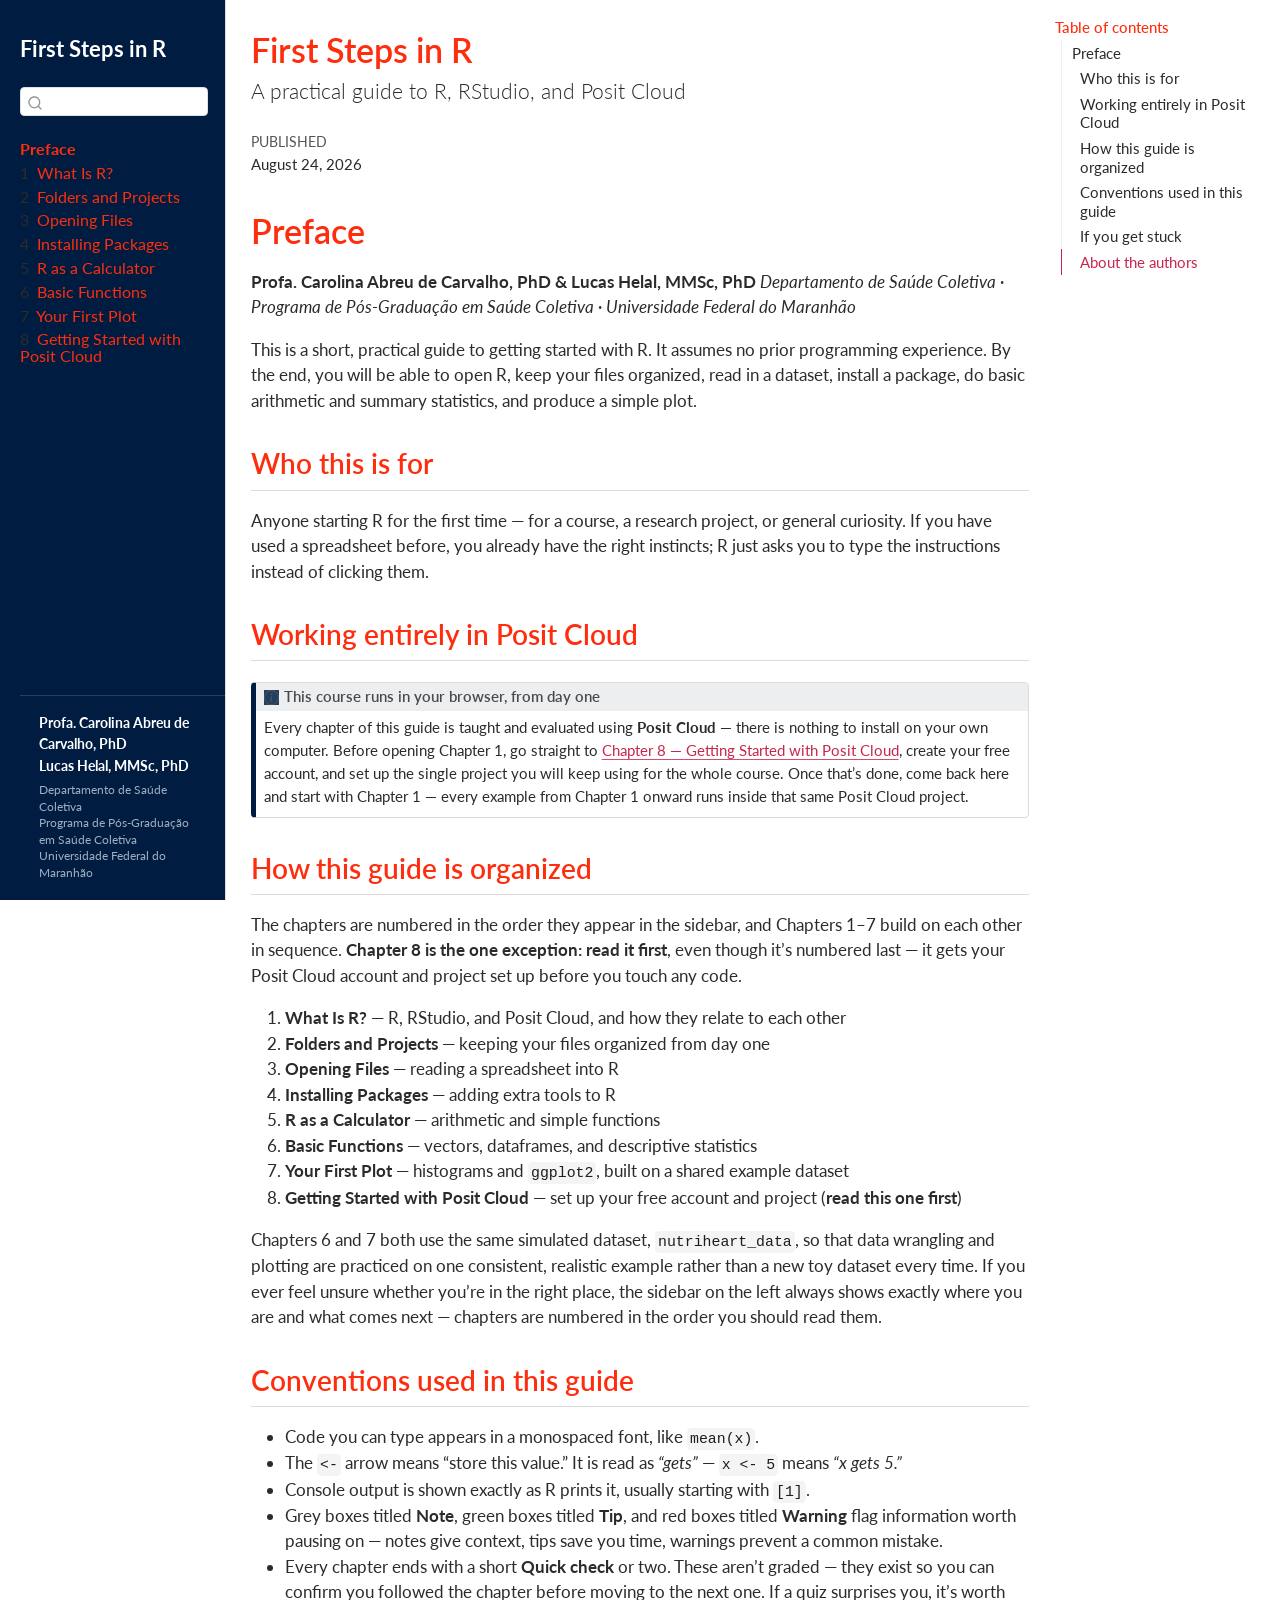
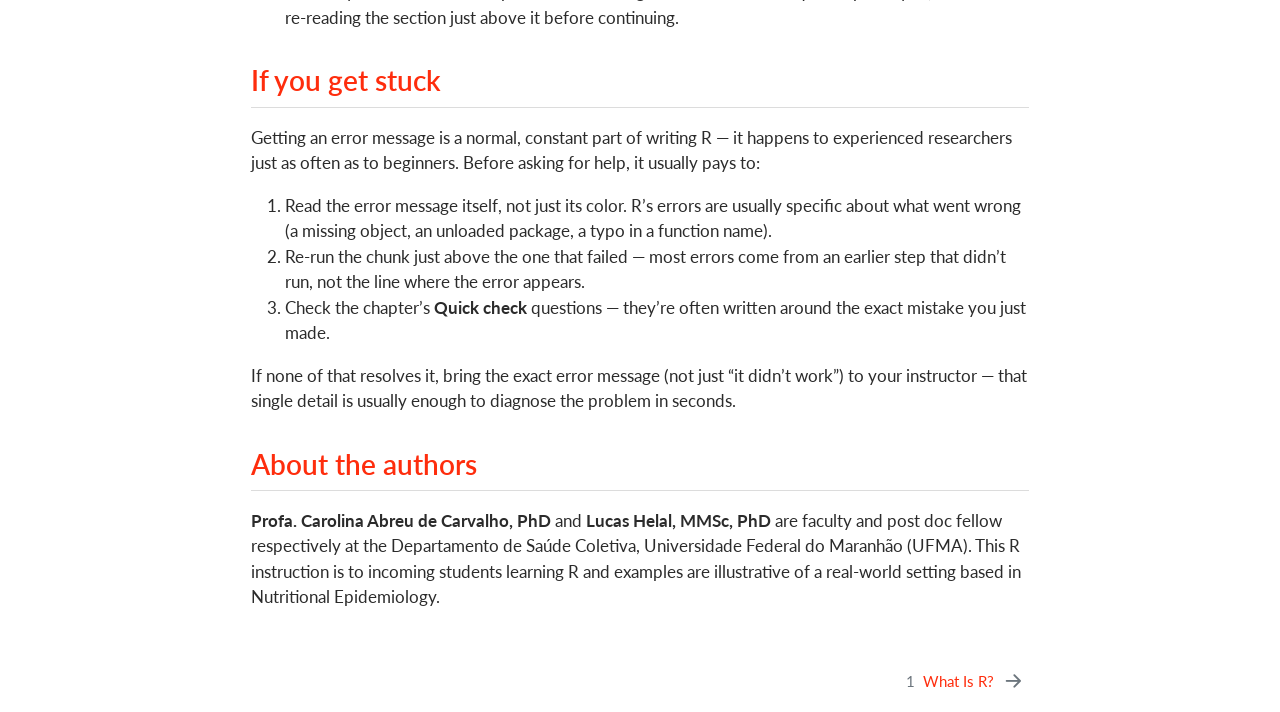
==== commit d0a6d55e: "ammendments 2" ====
--- a/docs/index.html
+++ b/docs/index.html
@@ -6,7 +6,7 @@
 
 <meta name="viewport" content="width=device-width, initial-scale=1.0, user-scalable=yes">
 
-<meta name="dcterms.date" content="2026-08-15">
+<meta name="dcterms.date" content="2026-08-24">
 
 <title>First Steps in R</title>
 <style>
@@ -206,7 +206,7 @@
     <div>
     <div class="quarto-title-meta-heading">Published</div>
     <div class="quarto-title-meta-contents">
-      <p class="date">August 15, 2026</p>
+      <p class="date">August 24, 2026</p>
     </div>
   </div>
   
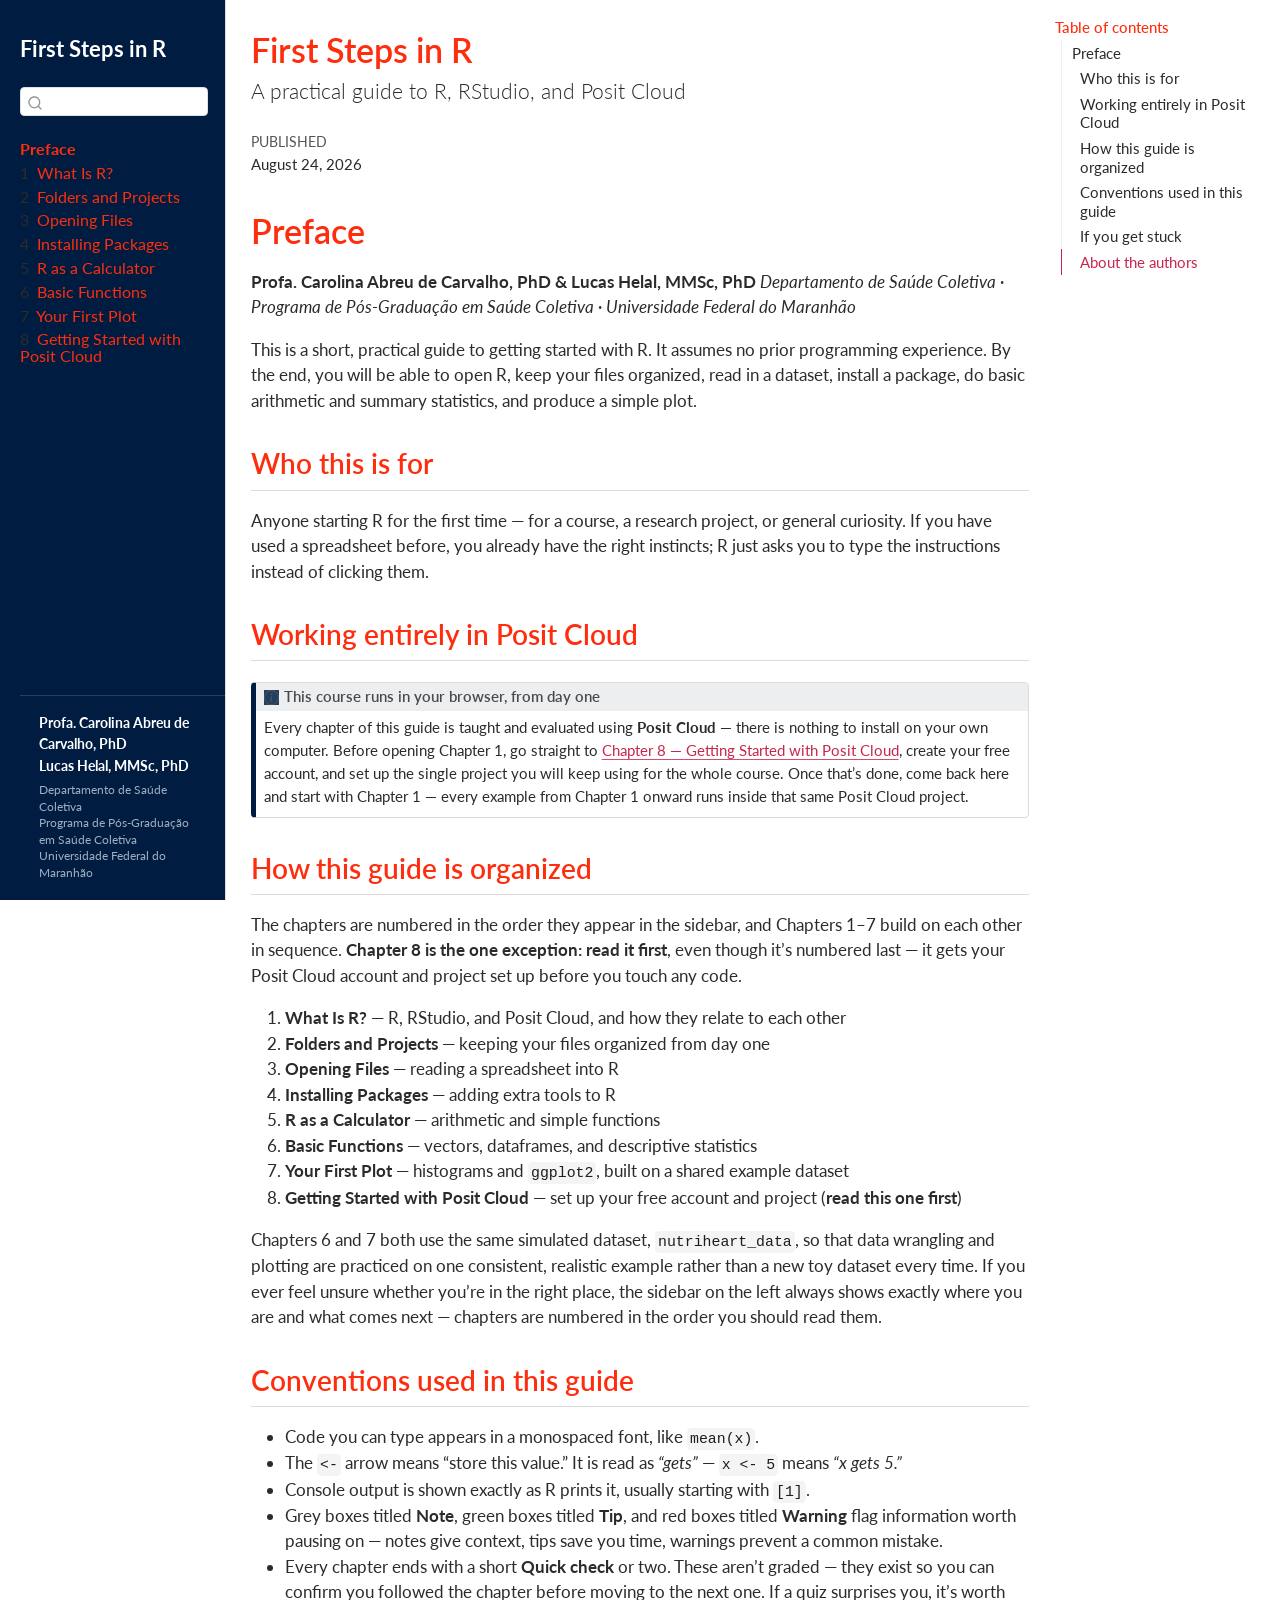
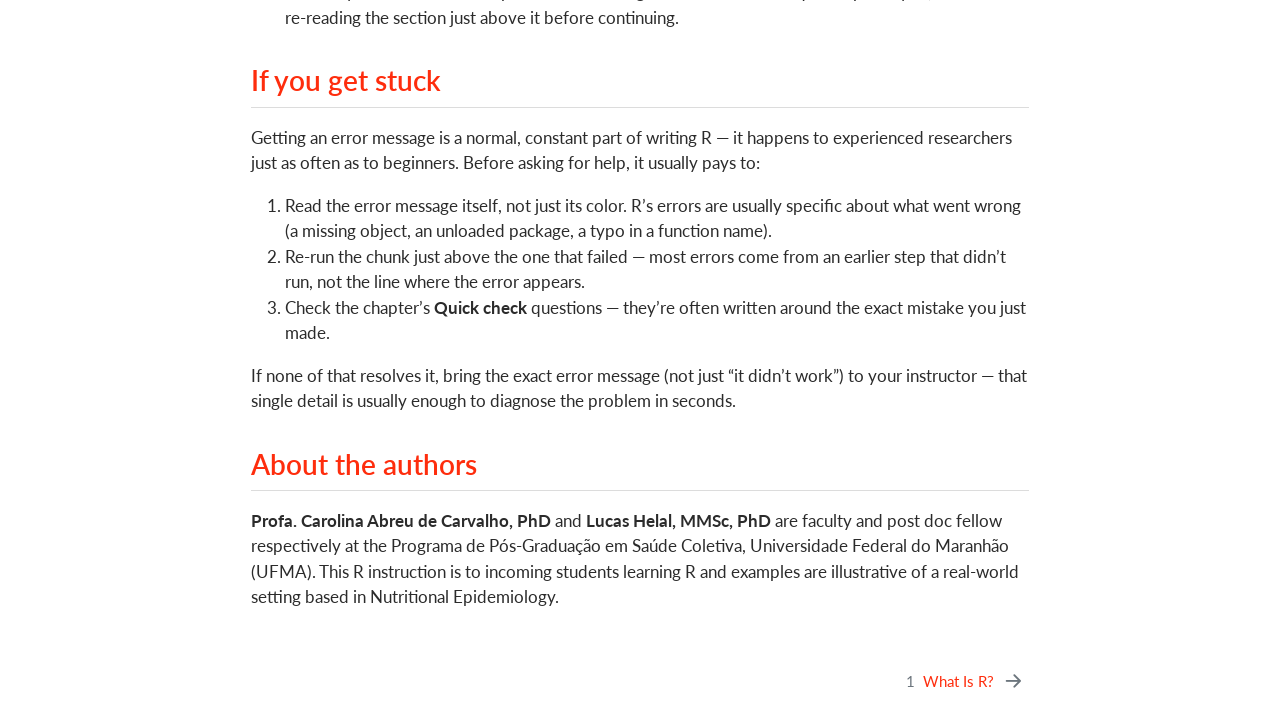
==== commit 5b9f048b: "ammendment 3" ====
--- a/docs/index.html
+++ b/docs/index.html
@@ -279,7 +279,7 @@
 </section>
 <section id="about-the-authors" class="level2">
 <h2 class="anchored" data-anchor-id="about-the-authors">About the authors</h2>
-<p><strong>Profa. Carolina Abreu de Carvalho, PhD</strong> and <strong>Lucas Helal, MMSc, PhD</strong> are faculty and post doc fellow respectively at the Departamento de Saúde Coletiva, Universidade Federal do Maranhão (UFMA). This R instruction is to incoming students learning R and examples are illustrative of a real-world setting based in Nutritional Epidemiology.</p>
+<p><strong>Profa. Carolina Abreu de Carvalho, PhD</strong> and <strong>Lucas Helal, MMSc, PhD</strong> are faculty and post doc fellow respectively at the Programa de Pós-Graduação em Saúde Coletiva, Universidade Federal do Maranhão (UFMA). This R instruction is to incoming students learning R and examples are illustrative of a real-world setting based in Nutritional Epidemiology.</p>
 
 
 </section>
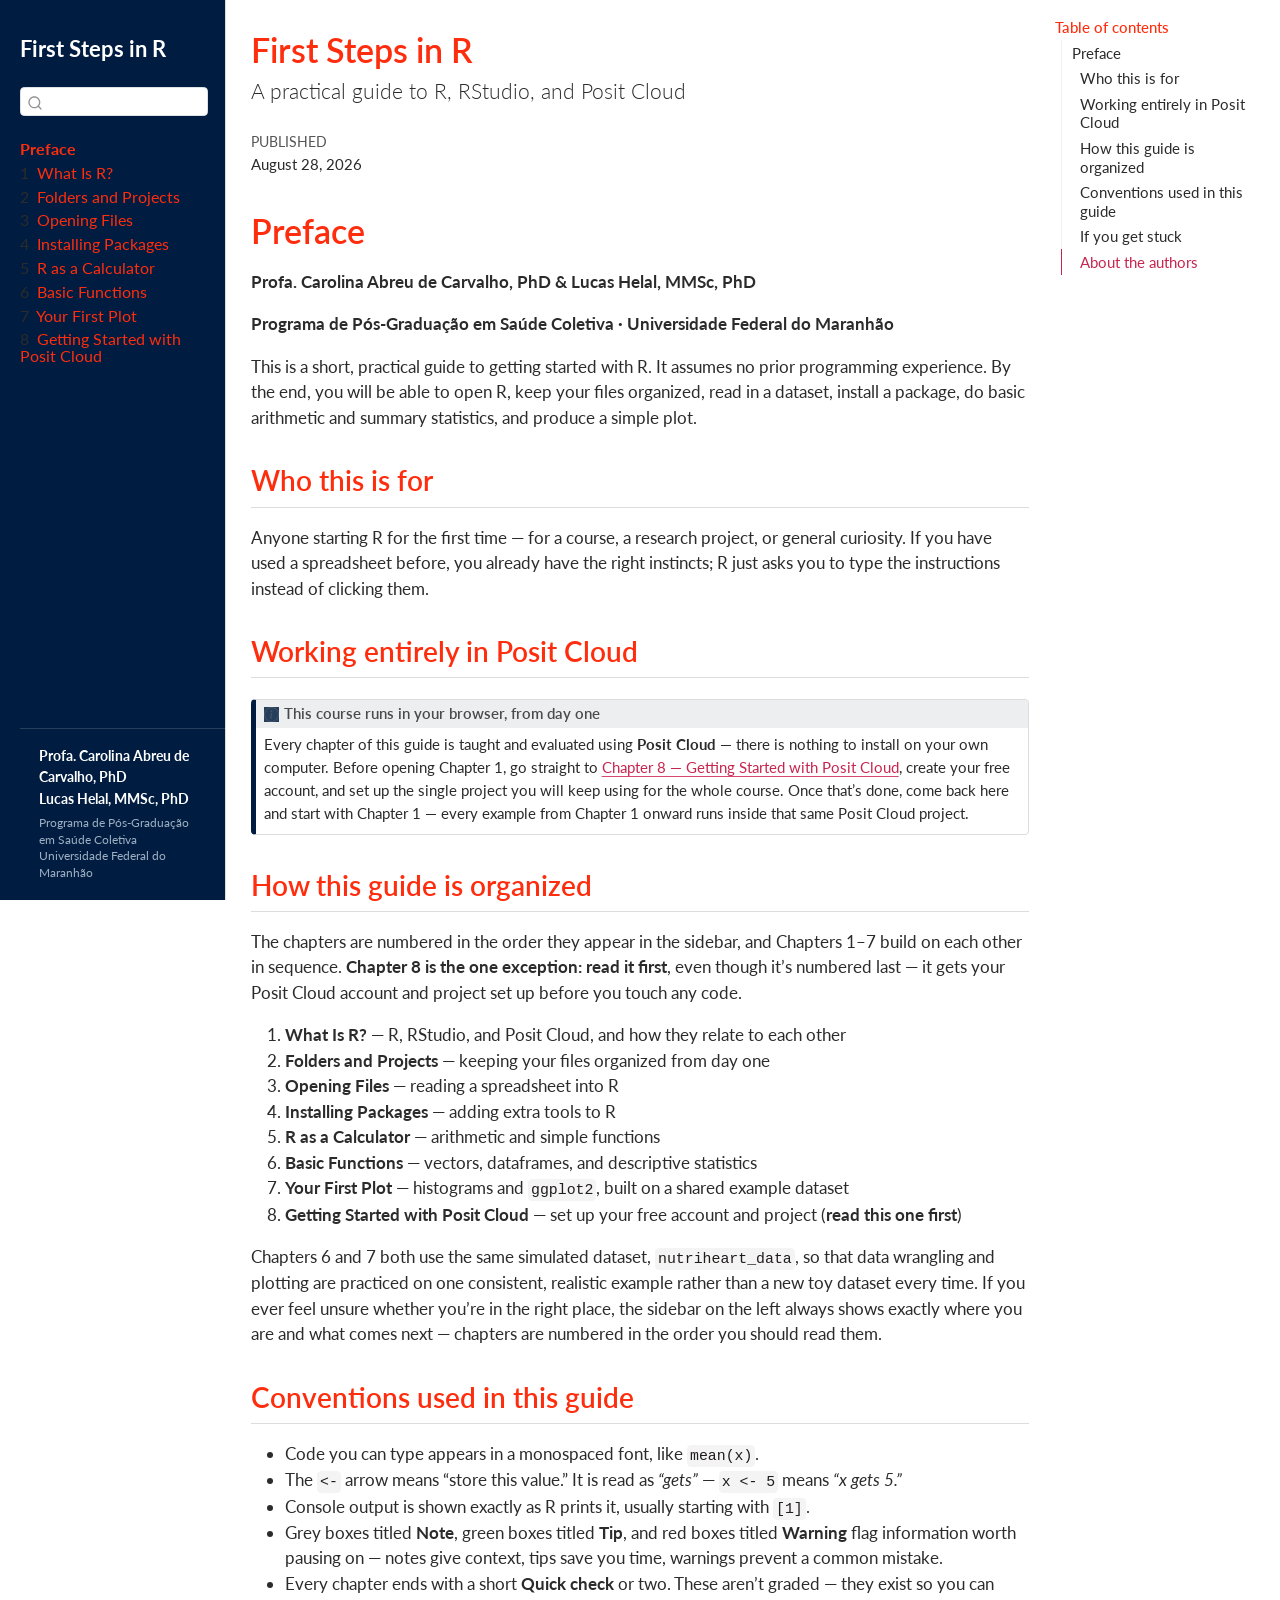
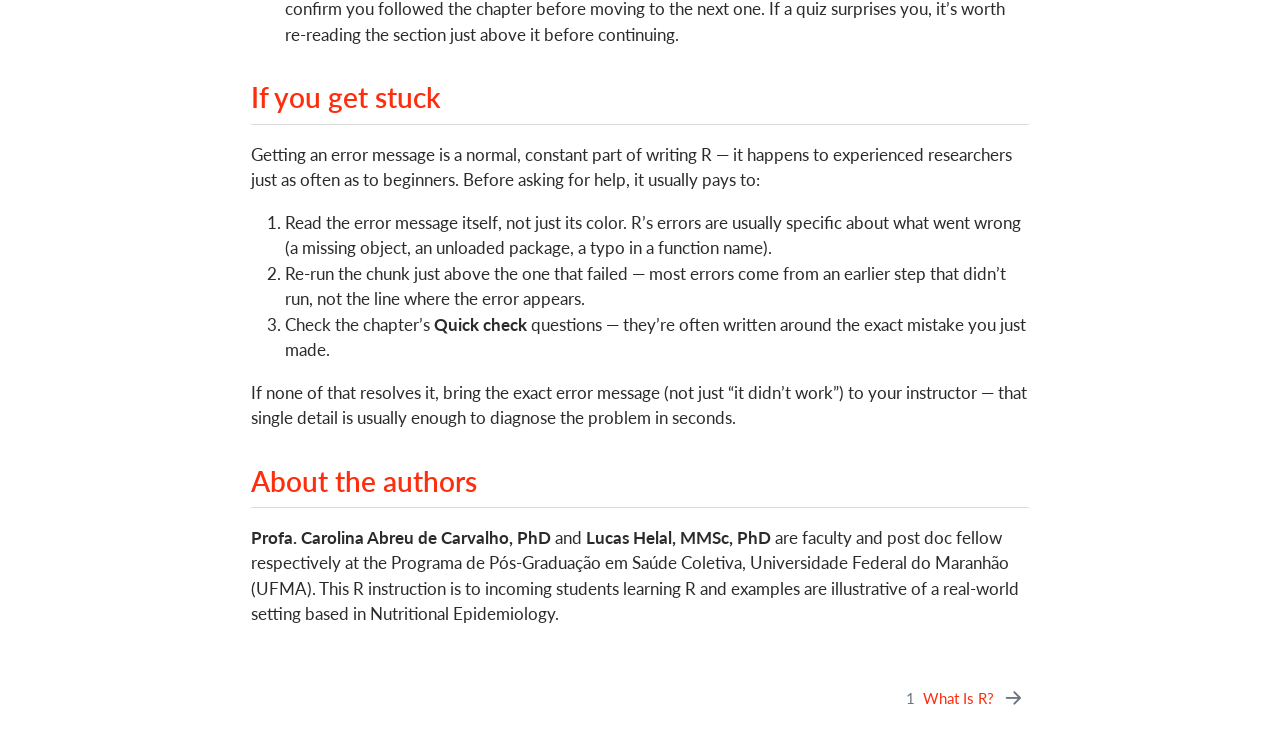
==== commit eec0f07c: "ammendment 5" ====
--- a/docs/index.html
+++ b/docs/index.html
@@ -6,7 +6,7 @@
 
 <meta name="viewport" content="width=device-width, initial-scale=1.0, user-scalable=yes">
 
-<meta name="dcterms.date" content="2026-08-24">
+<meta name="dcterms.date" content="2026-08-28">
 
 <title>First Steps in R</title>
 <style>
@@ -206,7 +206,7 @@
     <div>
     <div class="quarto-title-meta-heading">Published</div>
     <div class="quarto-title-meta-contents">
-      <p class="date">August 24, 2026</p>
+      <p class="date">August 28, 2026</p>
     </div>
   </div>
   
@@ -220,7 +220,8 @@
 
 <section id="preface" class="level1 unnumbered">
 <h1 class="unnumbered">Preface</h1>
-<p><strong>Profa. Carolina Abreu de Carvalho, PhD &amp; Lucas Helal, MMSc, PhD</strong> <em>Departamento de Saúde Coletiva · Programa de Pós-Graduação em Saúde Coletiva · Universidade Federal do Maranhão</em></p>
+<p><strong>Profa. Carolina Abreu de Carvalho, PhD &amp; Lucas Helal, MMSc, PhD</strong></p>
+<p><strong>Programa de Pós-Graduação em Saúde Coletiva · Universidade Federal do Maranhão</strong></p>
 <p>This is a short, practical guide to getting started with R. It assumes no prior programming experience. By the end, you will be able to open R, keep your files organized, read in a dataset, install a package, do basic arithmetic and summary statistics, and produce a simple plot.</p>
 <section id="who-this-is-for" class="level2">
 <h2 class="anchored" data-anchor-id="who-this-is-for">Who this is for</h2>
@@ -440,7 +441,6 @@
         '<span>Lucas Helal, MMSc, PhD</span>' +
       '</div>' +
       '<div class="sidebar-authors-affil">' +
-        'Departamento de Sa\u00fade Coletiva<br>' +
         'Programa de P\u00f3s-Gradua\u00e7\u00e3o em Sa\u00fade Coletiva<br>' +
         'Universidade Federal do Maranh\u00e3o' +
       '</div>';
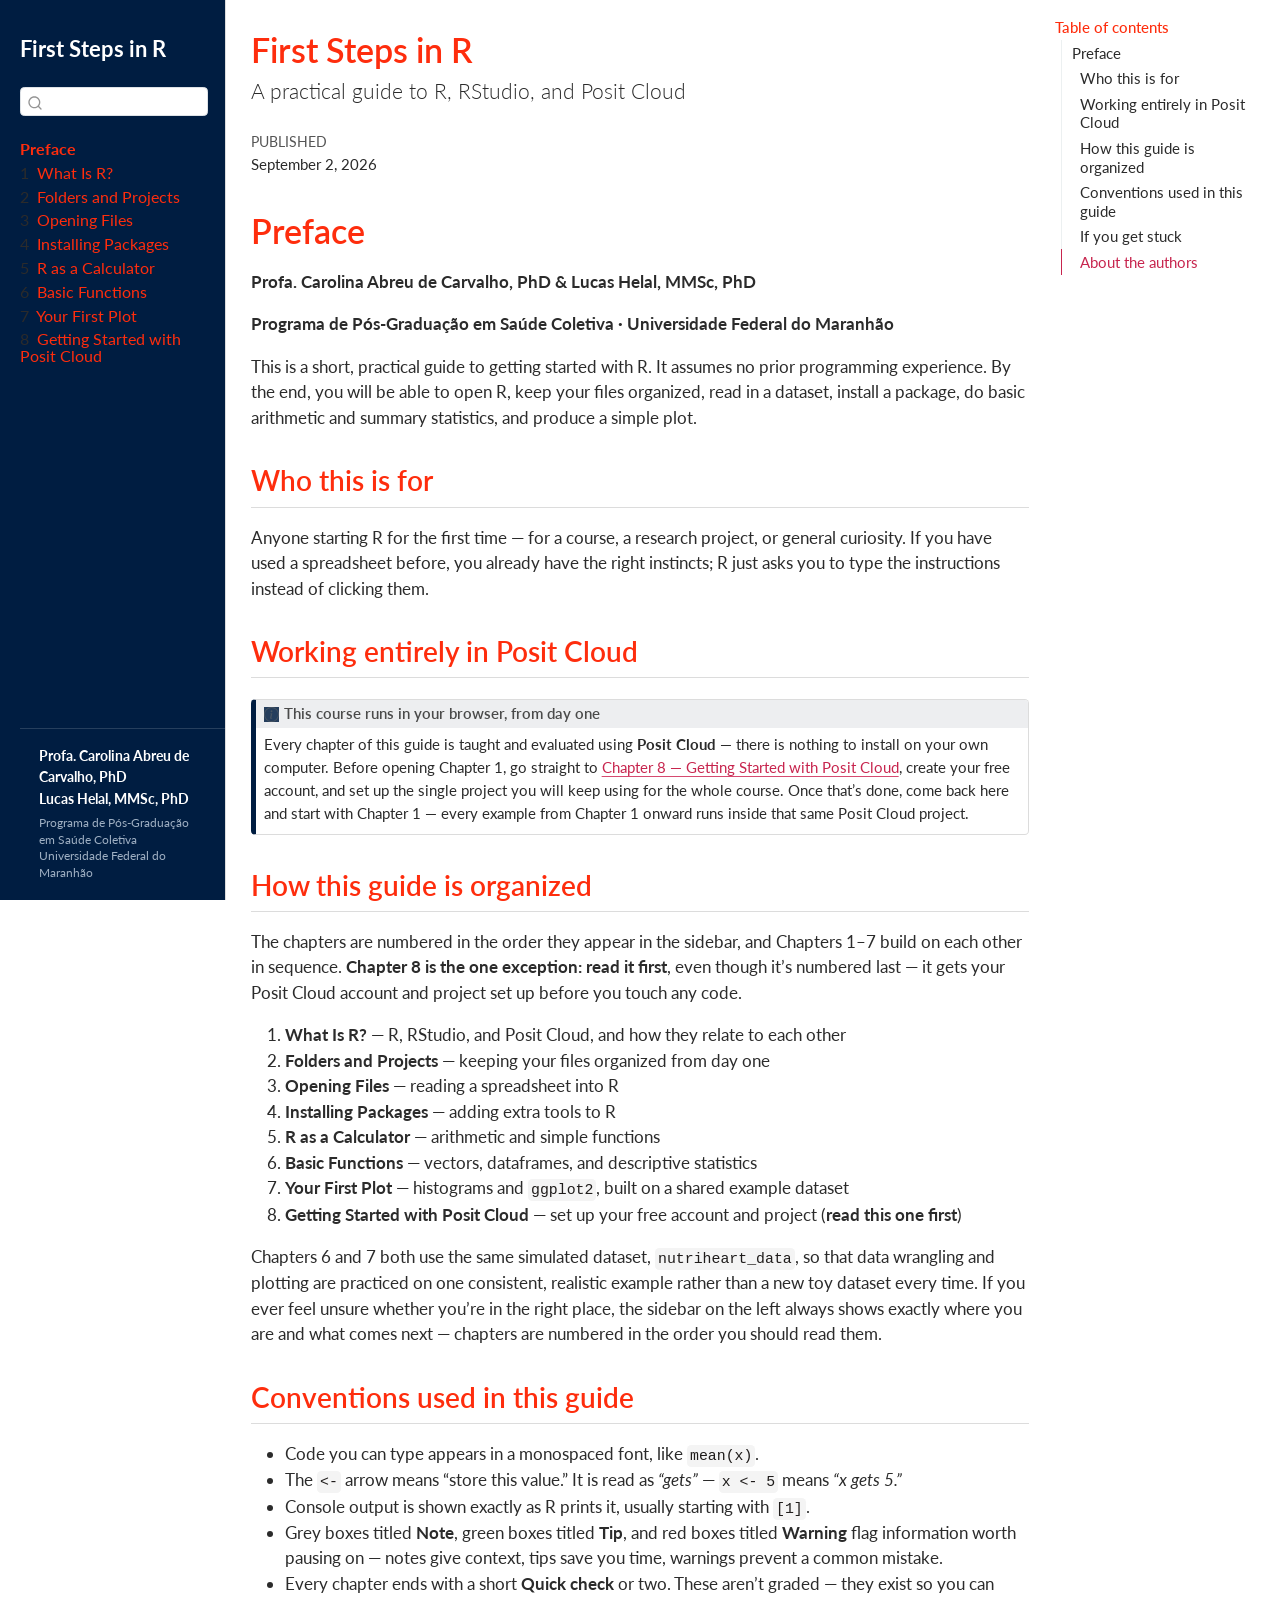
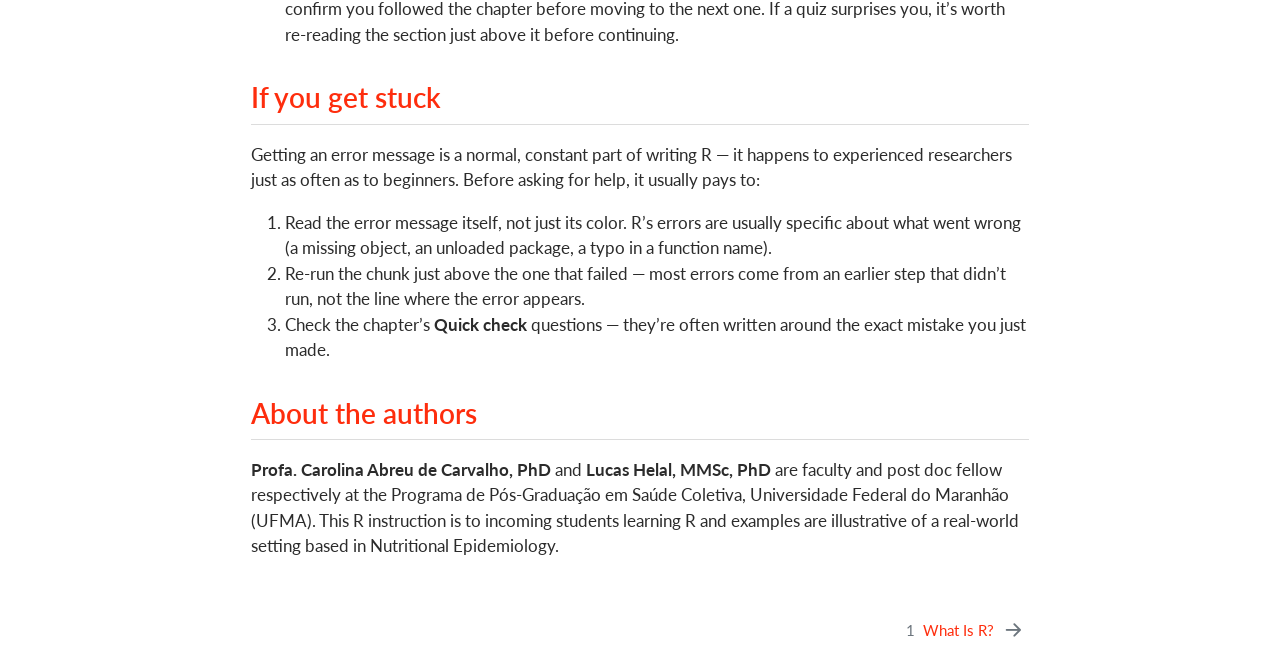
==== commit 52c1acee: "ammendment 6" ====
--- a/docs/index.html
+++ b/docs/index.html
@@ -6,7 +6,7 @@
 
 <meta name="viewport" content="width=device-width, initial-scale=1.0, user-scalable=yes">
 
-<meta name="dcterms.date" content="2026-08-28">
+<meta name="dcterms.date" content="2026-09-02">
 
 <title>First Steps in R</title>
 <style>
@@ -206,7 +206,7 @@
     <div>
     <div class="quarto-title-meta-heading">Published</div>
     <div class="quarto-title-meta-contents">
-      <p class="date">August 28, 2026</p>
+      <p class="date">September 2, 2026</p>
     </div>
   </div>
   
@@ -276,7 +276,6 @@
 <li>Re-run the chunk just above the one that failed — most errors come from an earlier step that didn’t run, not the line where the error appears.</li>
 <li>Check the chapter’s <strong>Quick check</strong> questions — they’re often written around the exact mistake you just made.</li>
 </ol>
-<p>If none of that resolves it, bring the exact error message (not just “it didn’t work”) to your instructor — that single detail is usually enough to diagnose the problem in seconds.</p>
 </section>
 <section id="about-the-authors" class="level2">
 <h2 class="anchored" data-anchor-id="about-the-authors">About the authors</h2>
